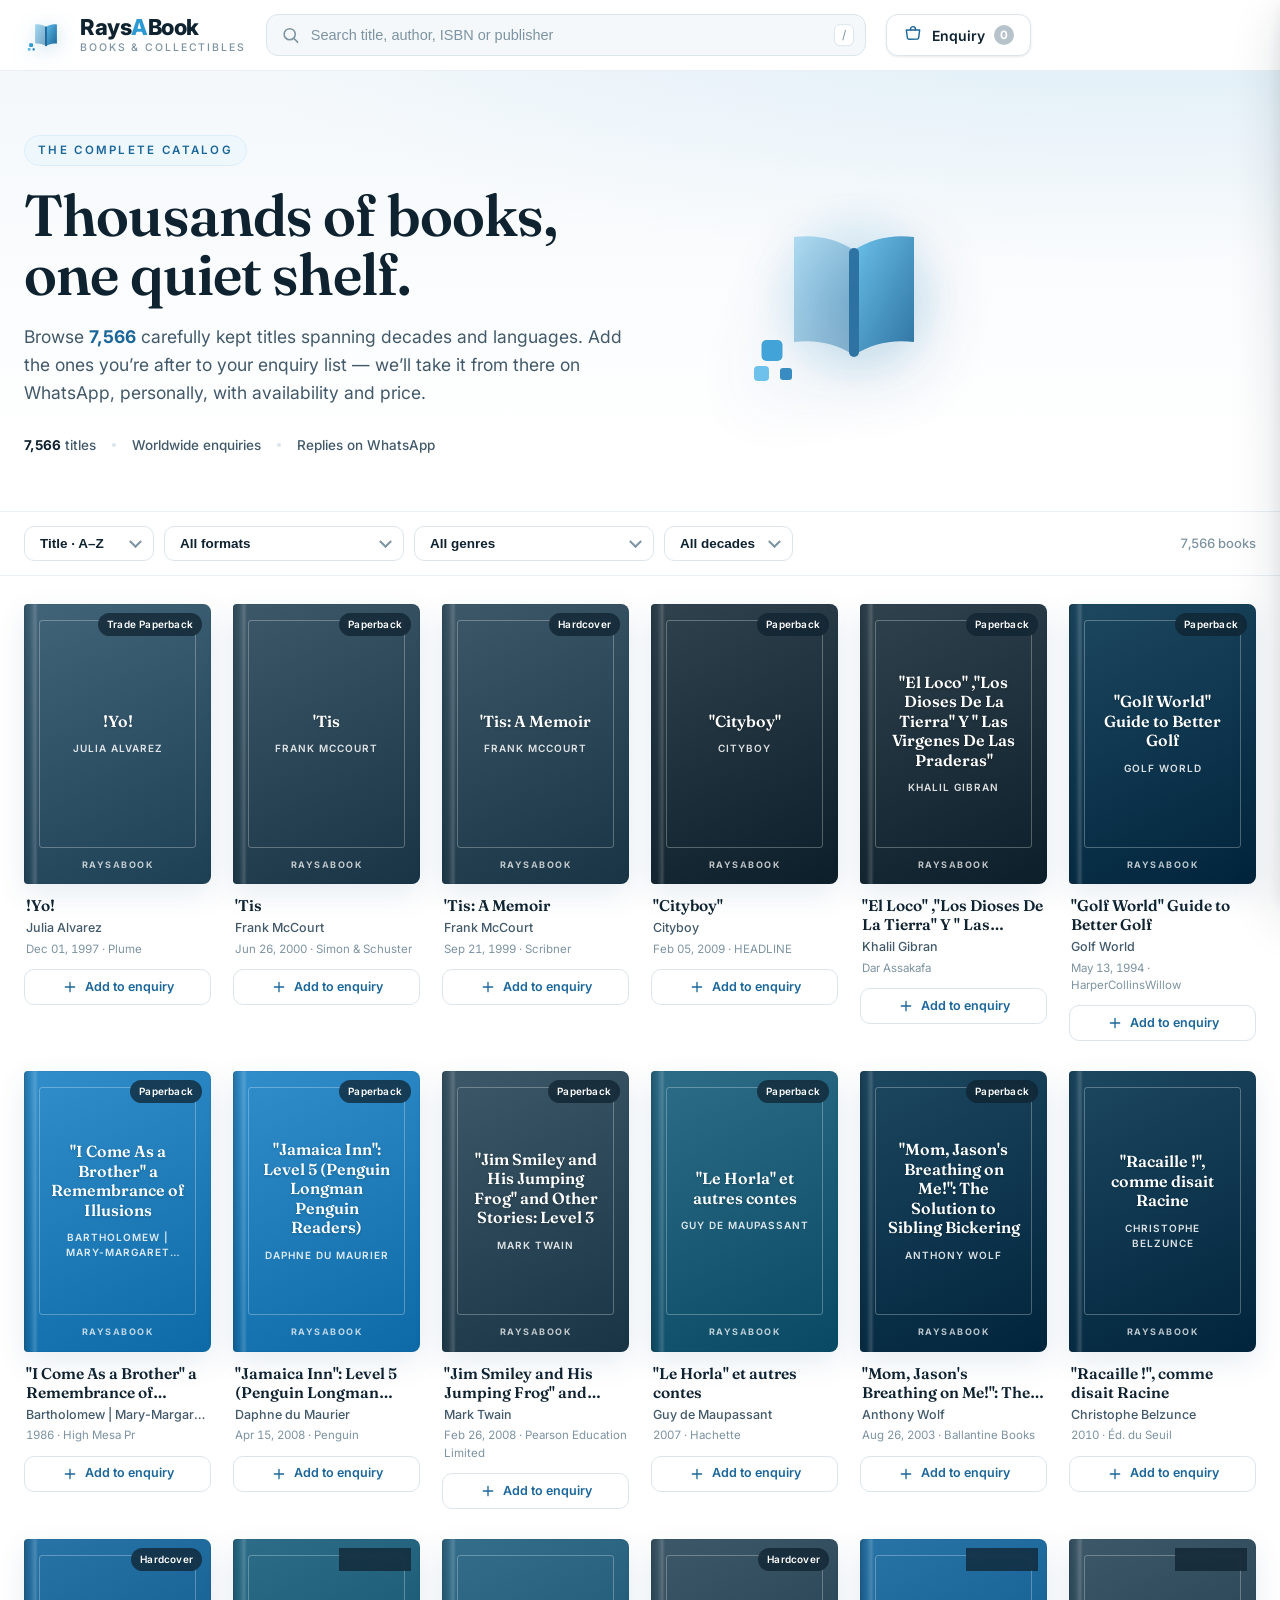
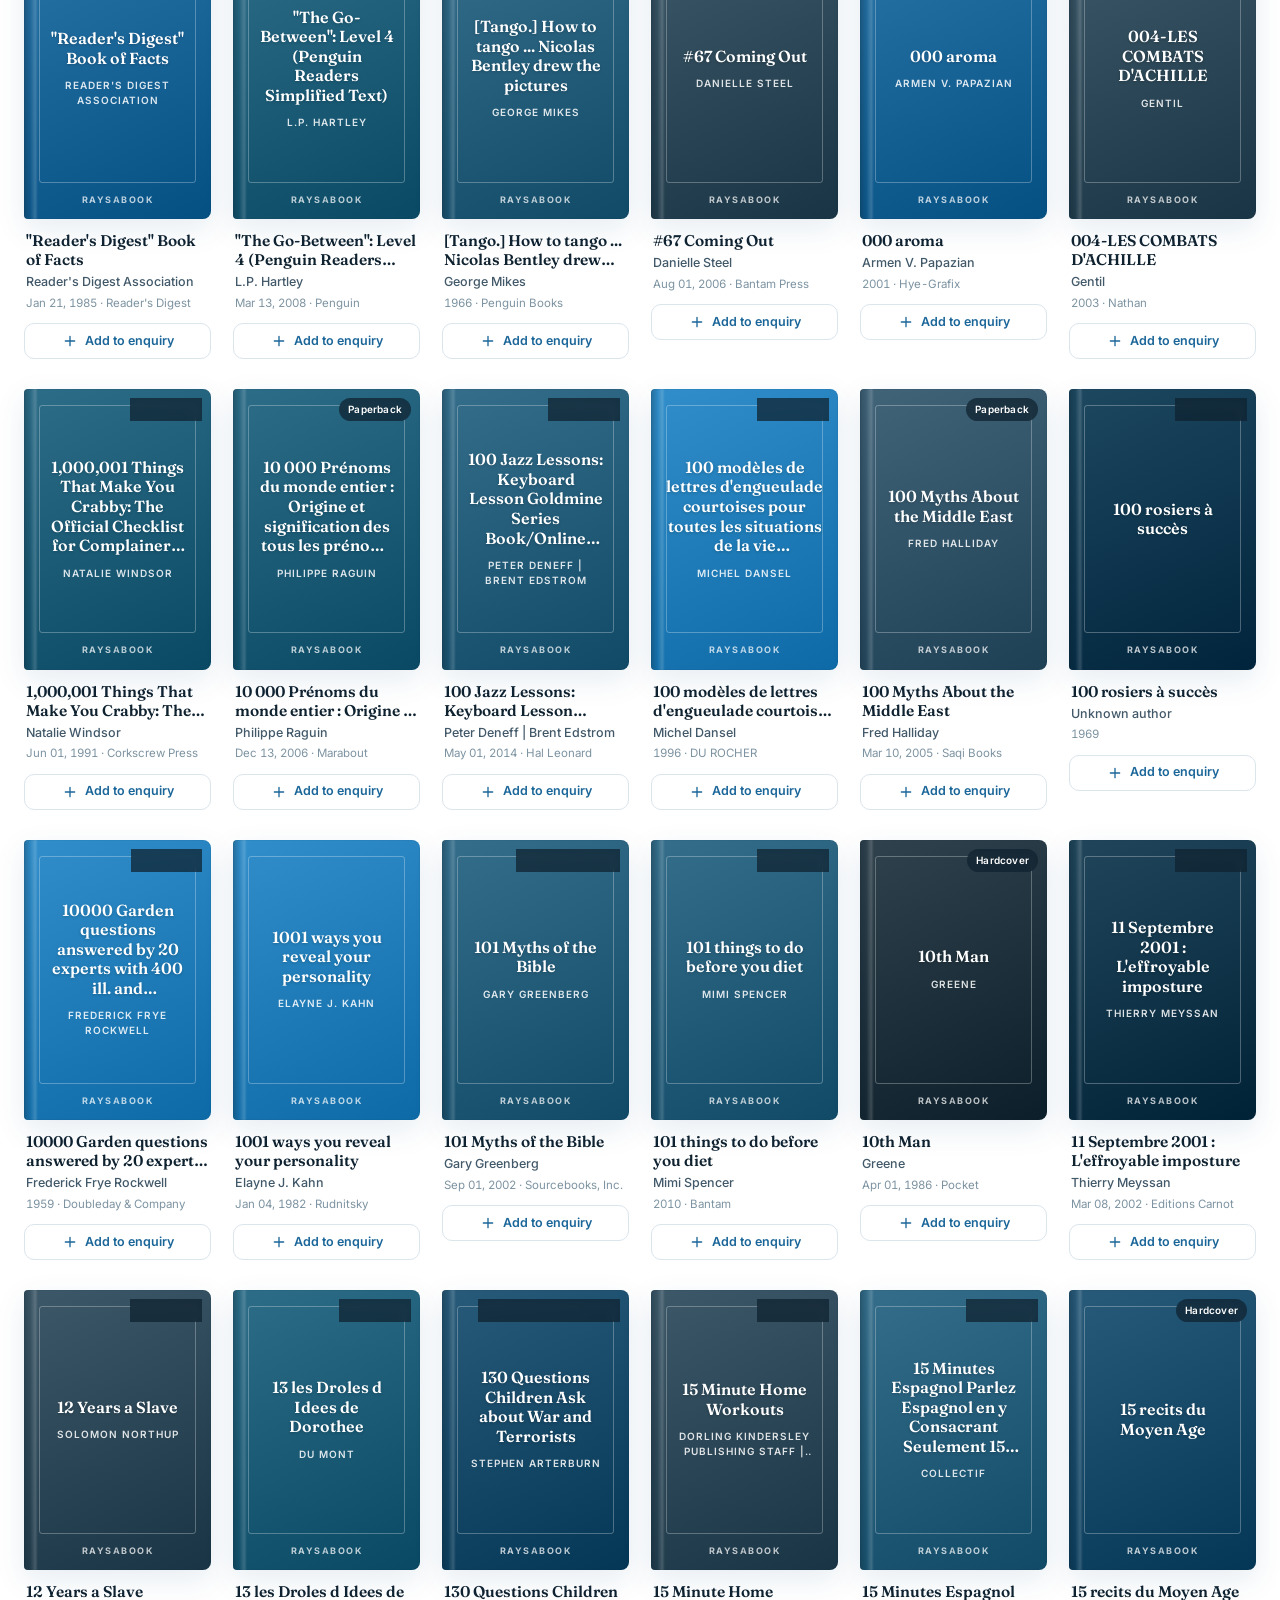
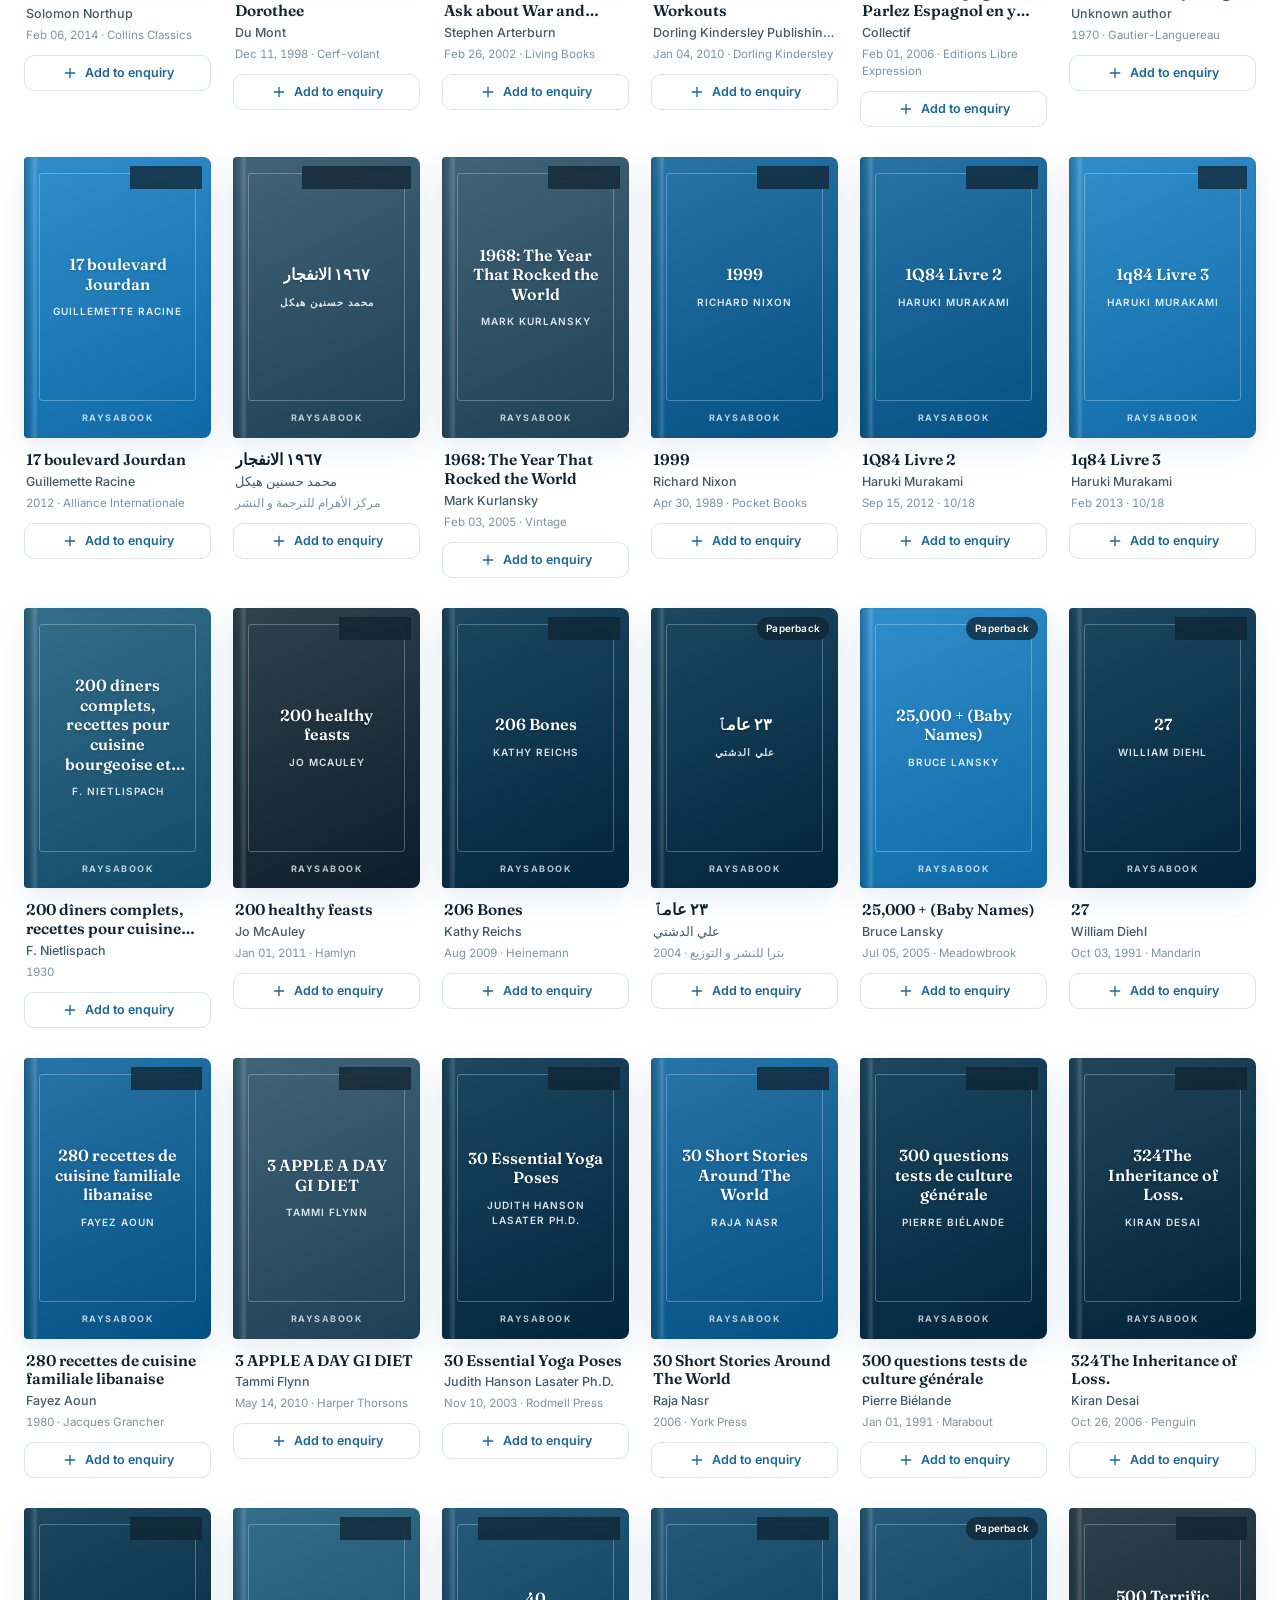
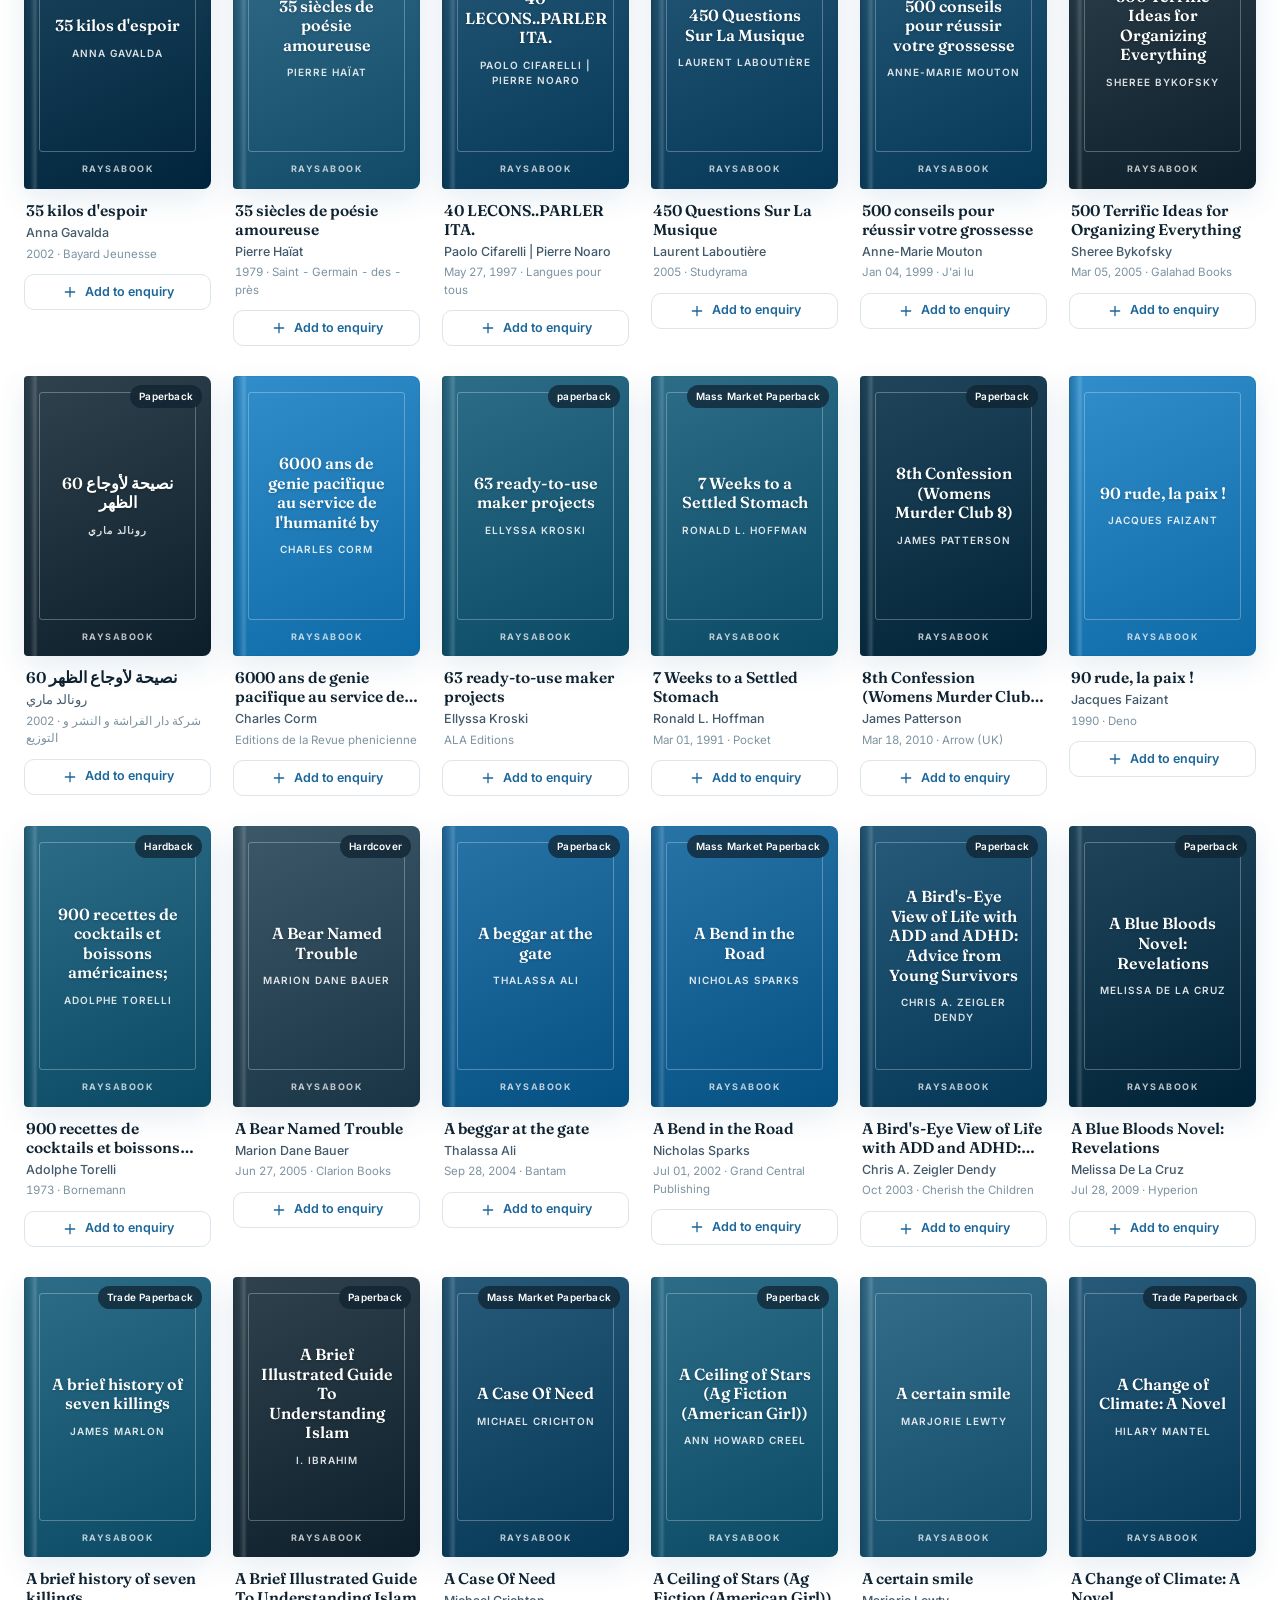
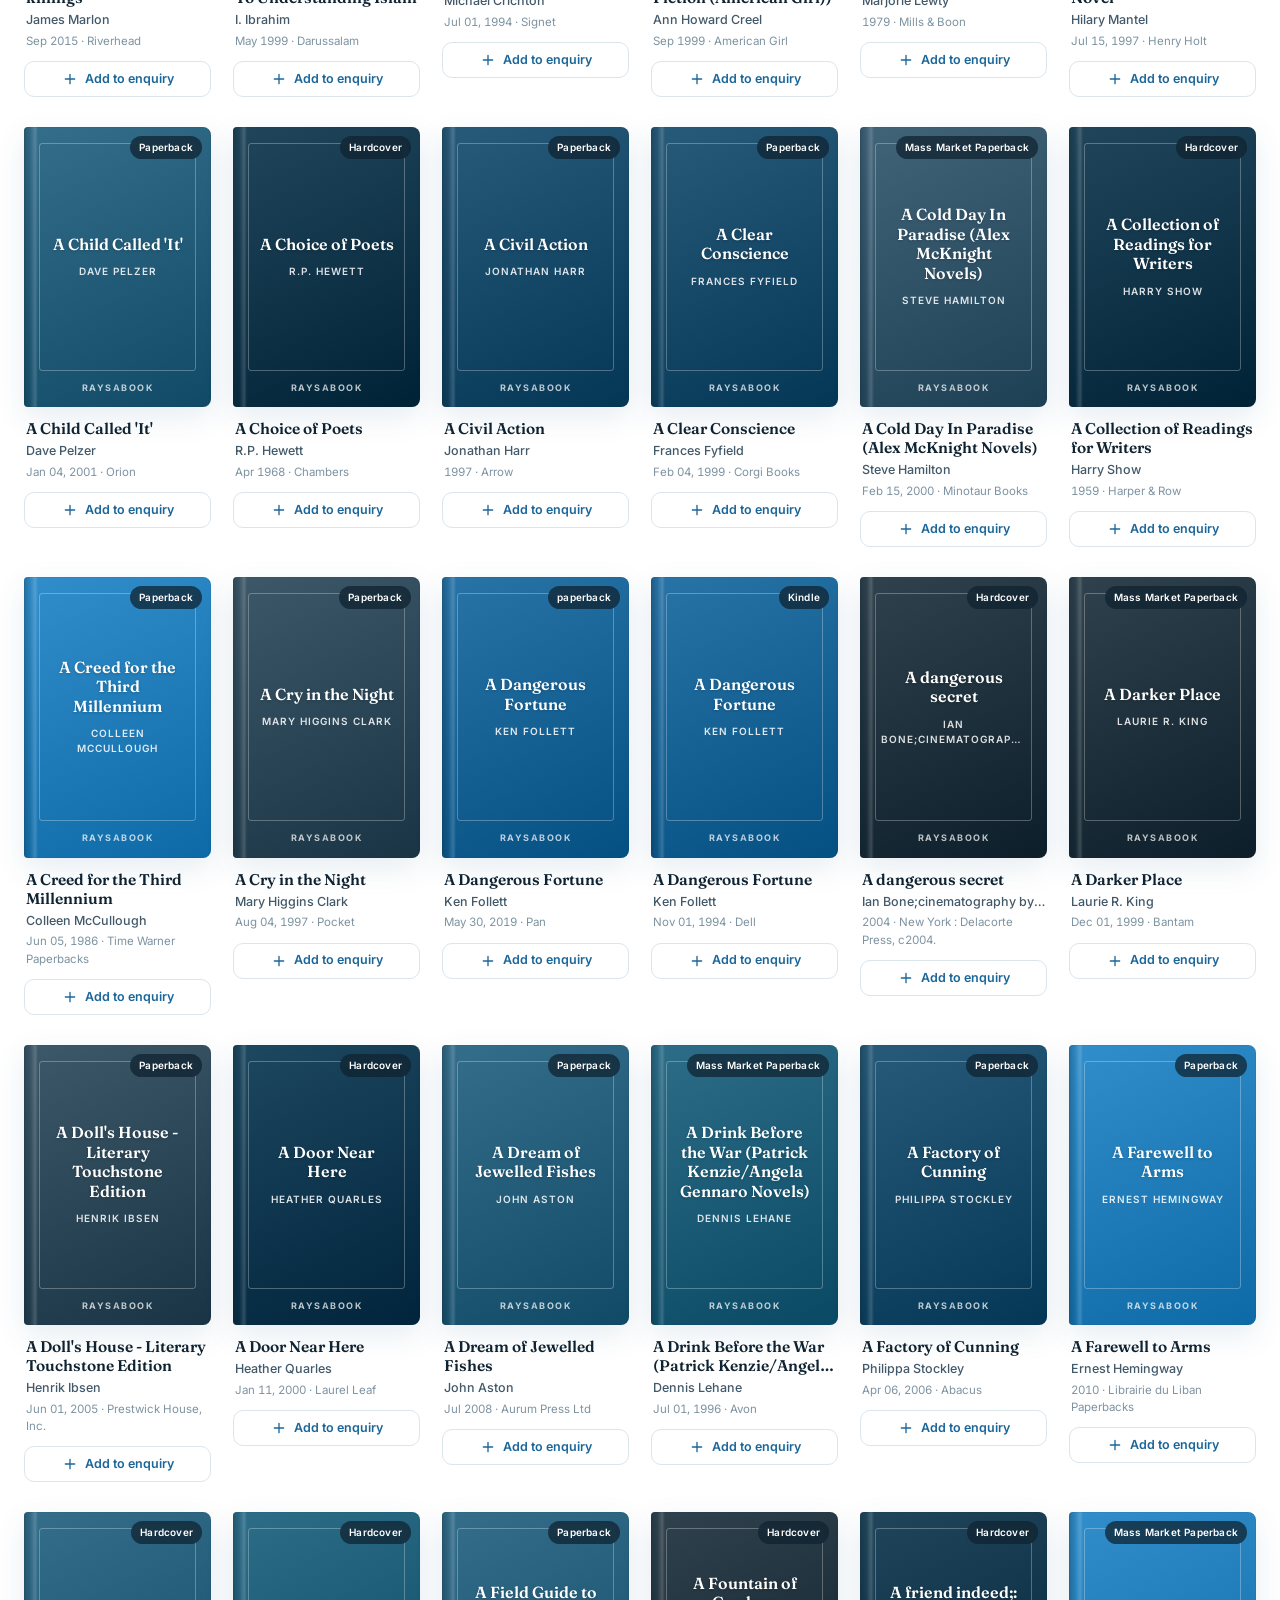
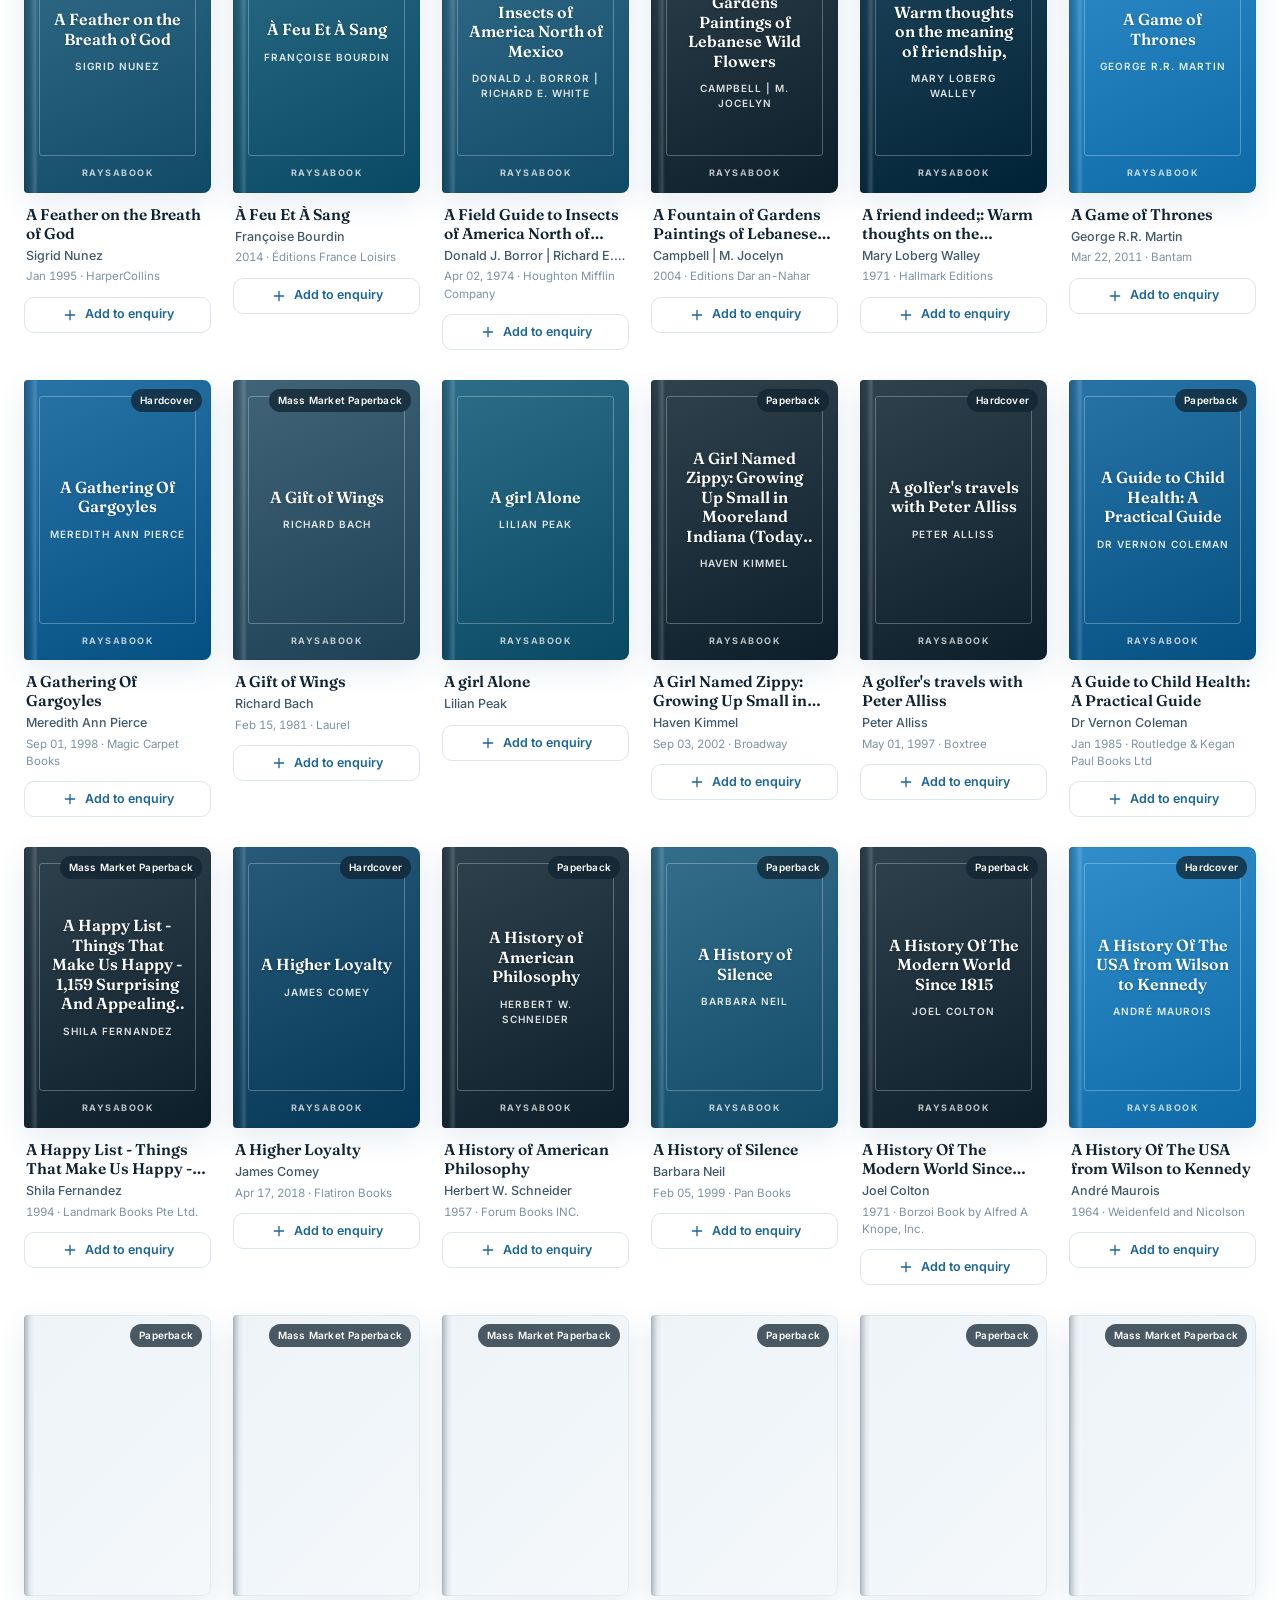
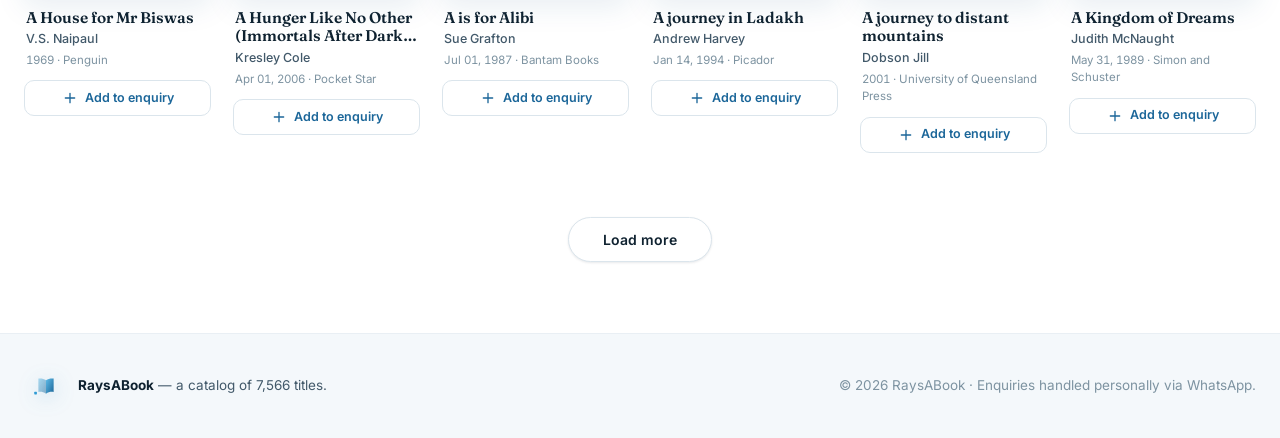
==== site/index.html @ 771a743d "RaysABook storefront: catalog of 7,566 books with WhatsApp enquiry cart Static site (HTML/CSS/vanill" ====
<!DOCTYPE html>
<html lang="en">
<head>
  <meta charset="UTF-8">
  <meta name="viewport" content="width=device-width, initial-scale=1.0">
  <title>RaysABook — Books &amp; Collectibles</title>
  <meta name="description" content="Browse the full RaysABook collection — thousands of titles. Add books to your enquiry list and ask about availability and price on WhatsApp.">
  <meta name="theme-color" content="#2E9AD4">

  <!-- icons & PWA -->
  <link rel="icon" href="favicon.svg" type="image/svg+xml">
  <link rel="apple-touch-icon" href="favicon.svg">
  <link rel="manifest" href="manifest.webmanifest">

  <!-- social share preview (Open Graph / Twitter) -->
  <!-- NOTE: if you TRANSFER the repo to a new owner, update og:url / og:image / canonical
       below to the new <owner>.github.io/raysabook address (or a custom domain). -->
  <link rel="canonical" href="https://youssefhage.github.io/raysabook/">
  <meta property="og:type" content="website">
  <meta property="og:site_name" content="RaysABook">
  <meta property="og:url" content="https://youssefhage.github.io/raysabook/">
  <meta property="og:title" content="RaysABook — Books &amp; Collectibles">
  <meta property="og:description" content="Thousands of books, one quiet shelf. Browse the catalog and send your enquiry on WhatsApp.">
  <meta property="og:image" content="https://youssefhage.github.io/raysabook/og.png">
  <meta property="og:image:width" content="1200">
  <meta property="og:image:height" content="630">
  <meta name="twitter:card" content="summary_large_image">
  <meta name="twitter:title" content="RaysABook — Books &amp; Collectibles">
  <meta name="twitter:description" content="Thousands of books, one quiet shelf. Browse the catalog and enquire on WhatsApp.">
  <meta name="twitter:image" content="https://youssefhage.github.io/raysabook/og.png">
  <link rel="preconnect" href="https://fonts.googleapis.com">
  <link rel="preconnect" href="https://fonts.gstatic.com" crossorigin>
  <link href="https://fonts.googleapis.com/css2?family=Fraunces:opsz,wght@9..144,400;9..144,500;9..144,600;9..144,700&family=Inter:wght@400;450;500;600;700&display=swap" rel="stylesheet">
  <link rel="preconnect" href="https://clzbooks.r.sizr.io">
  <link rel="stylesheet" href="styles.css?v=2">

  <!-- shared SVG defs (logo gradient) -->
  <svg width="0" height="0" style="position:absolute" aria-hidden="true"><defs>
    <linearGradient id="rbGrad" x1="0" y1="0" x2="1" y2="1">
      <stop offset="0" stop-color="#5EBBE8"/><stop offset="1" stop-color="#1B6699"/>
    </linearGradient>
  </defs></svg>
</head>
<body>

<header class="site">
  <div class="bar">
    <a class="brand" href="#" onclick="window.scrollTo({top:0,behavior:'smooth'});return false;" aria-label="RaysABook home">
      <span class="logo-mark" aria-hidden="true">
        <svg viewBox="0 0 44 44" width="40" height="40">
          <!-- right page -->
          <path d="M22 13c3.4-2.2 7.6-3.2 12-2.6v21c-4.4-.6-8.6.4-12 2.6V13z" fill="url(#rbGrad)"/>
          <!-- left page (lighter) -->
          <path d="M22 13C18.6 10.8 14.4 9.8 10 10.4v21c4.4-.6 8.6.4 12 2.6V13z" fill="url(#rbGrad)" opacity=".55"/>
          <!-- spine -->
          <rect x="21" y="12.6" width="2" height="21.8" rx="1" fill="#1B6699"/>
          <!-- trailing pixels -->
          <rect x="3.5" y="31" width="4.2" height="4.2" rx="1" fill="#2E9AD4"/>
          <rect x="2" y="36.2" width="3" height="3" rx=".8" fill="#5EBBE8"/>
          <rect x="7.2" y="36.6" width="2.4" height="2.4" rx=".6" fill="#2380BC"/>
        </svg>
      </span>
      <span class="nm"><b>Rays<i>A</i>Book</b><span>Books &amp; Collectibles</span></span>
    </a>

    <div class="searchwrap">
      <svg class="ic" viewBox="0 0 24 24" width="19" height="19" fill="none" stroke="currentColor" stroke-width="2" stroke-linecap="round"><circle cx="11" cy="11" r="7"/><path d="M21 21l-4.3-4.3"/></svg>
      <input id="search" type="search" placeholder="Search title, author, ISBN or publisher" autocomplete="off">
      <button class="clr" title="Clear" aria-label="Clear search">
        <svg viewBox="0 0 24 24" width="16" height="16" fill="none" stroke="currentColor" stroke-width="2" stroke-linecap="round"><path d="M6 6l12 12M18 6L6 18"/></svg>
      </button>
      <kbd class="slash">/</kbd>
    </div>

    <button class="cartbtn" id="cartOpen" aria-label="Open enquiry list">
      <svg viewBox="0 0 24 24" width="20" height="20" fill="none" stroke="currentColor" stroke-width="1.7" stroke-linecap="round" stroke-linejoin="round"><path d="M4 6h16l-1.2 9.2a2 2 0 0 1-2 1.8H7.2a2 2 0 0 1-2-1.8L4 6z"/><path d="M9 6V5a3 3 0 0 1 6 0v1"/></svg>
      <span class="lbl">Enquiry</span>
      <span class="count zero" id="cartCount">0</span>
    </button>
  </div>
</header>

<section class="hero">
  <div class="hero-in">
    <div class="hero-copy">
      <span class="eyebrow">The complete catalog</span>
      <h1>Thousands of books,<br>one quiet shelf.</h1>
      <p>Browse <b id="statTotal">…</b> carefully kept titles spanning decades and languages. Add the ones you’re after to your enquiry list — we’ll take it from there on WhatsApp, personally, with availability and price.</p>
      <div class="hero-meta">
        <span><b id="statTotal2"></b> titles</span>
        <i></i>
        <span>Worldwide enquiries</span>
        <i></i>
        <span>Replies on WhatsApp</span>
      </div>
    </div>
    <div class="hero-art" aria-hidden="true">
      <span class="ha-glow"></span>
      <svg viewBox="0 0 44 44" width="220" height="220" class="ha-mark">
        <path d="M22 13c3.4-2.2 7.6-3.2 12-2.6v21c-4.4-.6-8.6.4-12 2.6V13z" fill="url(#rbGrad)"/>
        <path d="M22 13C18.6 10.8 14.4 9.8 10 10.4v21c4.4-.6 8.6.4 12 2.6V13z" fill="url(#rbGrad)" opacity=".5"/>
        <rect x="21" y="12.6" width="2" height="21.8" rx="1" fill="#1B6699"/>
        <rect x="3.5" y="31" width="4.2" height="4.2" rx="1" fill="#2E9AD4"/>
        <rect x="2" y="36.2" width="3" height="3" rx=".8" fill="#5EBBE8"/>
        <rect x="7.2" y="36.6" width="2.4" height="2.4" rx=".6" fill="#2380BC"/>
      </svg>
    </div>
  </div>
</section>

<div class="toolbar-wrap">
  <div class="toolbar">
    <div class="selctl"><select id="fSort">
      <option value="title">Title · A–Z</option>
      <option value="author">Author</option>
      <option value="year_desc">Newest first</option>
      <option value="year_asc">Oldest first</option>
    </select></div>
    <div class="selctl"><select id="fFormat"><option value="">All formats</option></select></div>
    <div class="selctl"><select id="fGenre"><option value="">All genres</option></select></div>
    <div class="selctl"><select id="fDecade"><option value="">All decades</option></select></div>
    <div class="spacer"></div>
    <div class="resultcount" id="resultCount"></div>
  </div>
  <div class="chips" id="chips"></div>
</div>

<main class="grid" id="grid"></main>
<button class="morebtn" id="more" style="display:none">Load more</button>
<div class="sentinel" id="sentinel"></div>
<div class="empty" id="empty" style="display:none">
  <div class="big">Nothing matches that search</div>
  <div>Try a different keyword, or clear the filters above.</div>
</div>

<footer class="site">
  <div class="fin">
    <div class="fcol">
      <span class="logo-mark sm" aria-hidden="true">
        <svg viewBox="0 0 44 44" width="28" height="28">
          <path d="M22 13c3.4-2.2 7.6-3.2 12-2.6v21c-4.4-.6-8.6.4-12 2.6V13z" fill="url(#rbGrad)"/>
          <path d="M22 13C18.6 10.8 14.4 9.8 10 10.4v21c4.4-.6 8.6.4 12 2.6V13z" fill="url(#rbGrad)" opacity=".5"/>
          <rect x="3.5" y="31" width="4.2" height="4.2" rx="1" fill="#2E9AD4"/>
        </svg>
      </span>
      <span><b>RaysABook</b> — a catalog of <span id="statTotal3"></span> titles.</span>
    </div>
    <span class="muted">© <span id="yearNow"></span> RaysABook · Enquiries handled personally via WhatsApp.</span>
  </div>
</footer>

<!-- Cart drawer -->
<div class="scrim" id="scrim"></div>
<aside class="drawer" id="drawer" aria-label="Enquiry list">
  <div class="dh">
    <h2 id="cartTitle">Enquiry</h2>
    <button class="x" id="cartClose" title="Close" aria-label="Close">
      <svg viewBox="0 0 24 24" width="20" height="20" fill="none" stroke="currentColor" stroke-width="2" stroke-linecap="round"><path d="M6 6l12 12M18 6L6 18"/></svg>
    </button>
  </div>
  <div class="ditems" id="ditems"></div>
  <div class="dfoot">
    <p class="note">No online payment. This opens WhatsApp with your list so we can confirm availability &amp; price.</p>
    <button class="wa" id="waBtn">
      <svg viewBox="0 0 24 24" width="22" height="22" fill="currentColor" aria-hidden="true"><path d="M12.04 2C6.58 2 2.13 6.45 2.13 11.91c0 1.75.46 3.45 1.32 4.95L2 22l5.25-1.38c1.45.79 3.08 1.21 4.79 1.21h.01c5.46 0 9.91-4.45 9.91-9.91 0-2.65-1.03-5.14-2.91-7.01A9.82 9.82 0 0 0 12.04 2zm0 1.67c2.2 0 4.27.86 5.82 2.42a8.19 8.19 0 0 1 2.41 5.82c0 4.54-3.7 8.24-8.24 8.24-1.48 0-2.93-.4-4.19-1.15l-.3-.18-3.12.82.83-3.04-.2-.31a8.18 8.18 0 0 1-1.26-4.38c0-4.54 3.7-8.24 8.24-8.24zm4.71 10.13c-.26-.13-1.51-.74-1.74-.83-.23-.08-.4-.13-.57.13-.17.26-.65.83-.8 1-.15.17-.29.19-.54.06-.26-.13-1.08-.4-2.06-1.27-.76-.68-1.27-1.52-1.42-1.78-.15-.26-.02-.4.11-.53.12-.12.26-.31.39-.46.13-.15.17-.26.26-.43.09-.17.04-.32-.02-.45-.06-.13-.57-1.38-.78-1.89-.21-.5-.42-.43-.57-.44-.15-.01-.32-.01-.49-.01-.17 0-.45.06-.68.32-.23.26-.89.87-.89 2.12 0 1.25.91 2.46 1.04 2.63.13.17 1.79 2.74 4.34 3.84.61.26 1.08.42 1.45.54.61.19 1.16.16 1.6.1.49-.07 1.51-.62 1.72-1.21.21-.6.21-1.11.15-1.21-.06-.11-.23-.17-.49-.3z"/></svg>
      Send enquiry on WhatsApp
    </button>
    <button class="clear" id="clearCart">Clear list</button>
  </div>
</aside>

<!-- Detail modal -->
<div class="modal" id="modal">
  <div class="mbox">
    <button class="mclose" id="mClose" aria-label="Close">
      <svg viewBox="0 0 24 24" width="18" height="18" fill="none" stroke="currentColor" stroke-width="2" stroke-linecap="round"><path d="M6 6l12 12M18 6L6 18"/></svg>
    </button>
    <div class="mcover" id="mCover"></div>
    <div class="mbody">
      <h3 id="mTitle"></h3>
      <div class="by" id="mBy"></div>
      <dl id="mMeta"></dl>
      <button class="add add-lg" id="mAdd">Add to enquiry</button>
    </div>
  </div>
</div>

<div class="toast" id="toast"></div>

<script src="books.js?v=1"></script>
<script src="app.js?v=2"></script>
</body>
</html>
---- site/styles.css ----
/* ============================================================
   RaysABook — premium storefront design system
   ============================================================ */
:root{
  /* brand (from logo) */
  --brand:#2E9AD4;
  --brand-600:#2380BC;
  --brand-700:#1B6699;
  --brand-300:#6FC0EA;
  --brand-50:#eef7fc;
  --brand-100:#dceefa;

  /* neutrals — cool, not warm */
  --ink:#0f2230;          /* near-black, cool */
  --ink-2:#42596a;        /* secondary text */
  --ink-3:#7d93a1;        /* muted */
  --bg:#ffffff;
  --bg-2:#f4f8fb;         /* cool panel */
  --bg-3:#eef3f7;
  --line:#e9eff4;         /* hairline */
  --line-2:#dbe5ec;

  --wa:#25D366;

  /* elevation — soft, layered, low-opacity */
  --sh-1:0 1px 2px rgba(15,34,48,.04), 0 1px 3px rgba(15,34,48,.06);
  --sh-2:0 4px 14px rgba(15,34,48,.07), 0 1px 3px rgba(15,34,48,.05);
  --sh-3:0 18px 48px rgba(15,34,48,.14), 0 6px 16px rgba(15,34,48,.08);
  --sh-card:0 10px 30px rgba(20,80,130,.10);

  --r:16px;
  --r-sm:11px;
  --maxw:1320px;
  --display:"Fraunces",Georgia,serif;
  --sans:"Inter",-apple-system,BlinkMacSystemFont,"Segoe UI",sans-serif;
}
*{box-sizing:border-box}
html{scroll-behavior:smooth}
body{
  margin:0;font-family:var(--sans);color:var(--ink);background:var(--bg);
  line-height:1.5;-webkit-font-smoothing:antialiased;text-rendering:optimizeLegibility;
}
a{color:inherit;text-decoration:none}
button{font-family:inherit;cursor:pointer;color:inherit}
img{display:block}
::selection{background:var(--brand-100);color:var(--brand-700)}
:focus-visible{outline:2px solid var(--brand);outline-offset:2px;border-radius:6px}

/* ---------- Header ---------- */
header.site{
  position:sticky;top:0;z-index:40;
  background:rgba(255,255,255,.82);
  backdrop-filter:saturate(160%) blur(14px);
  -webkit-backdrop-filter:saturate(160%) blur(14px);
  border-bottom:1px solid var(--line);
}
.bar{max-width:var(--maxw);margin:0 auto;padding:13px 24px;display:flex;align-items:center;gap:20px}
.brand{display:flex;align-items:center;gap:12px;flex:0 0 auto}
.logo-mark{display:grid;place-items:center;width:44px;height:44px;flex:0 0 auto}
.logo-mark svg{filter:drop-shadow(0 4px 10px rgba(35,128,188,.28))}
.nm{display:flex;flex-direction:column;line-height:1}
.nm b{font-weight:800;font-size:22px;letter-spacing:-.02em;color:var(--ink)}
.nm b i{font-style:normal;color:var(--brand)}
.nm>span{font-size:10.5px;color:var(--ink-3);letter-spacing:.18em;text-transform:uppercase;margin-top:5px;font-weight:500}

.searchwrap{flex:1 1 auto;position:relative;max-width:600px}
.searchwrap input{
  width:100%;border:1px solid var(--line-2);background:var(--bg-2);
  border-radius:12px;padding:12px 86px 12px 44px;font-size:14.5px;color:var(--ink);
  outline:none;transition:border-color .16s,box-shadow .16s,background .16s;
}
.searchwrap input::placeholder{color:var(--ink-3)}
.searchwrap input:focus{border-color:var(--brand);background:#fff;box-shadow:0 0 0 4px rgba(46,154,212,.13)}
.searchwrap .ic{position:absolute;left:15px;top:50%;transform:translateY(-50%);color:var(--ink-3);pointer-events:none}
.searchwrap .clr{position:absolute;right:42px;top:50%;transform:translateY(-50%);border:0;background:transparent;color:var(--ink-3);padding:6px;border-radius:8px;display:none;line-height:0}
.searchwrap .clr:hover{background:var(--bg-3);color:var(--ink)}
.searchwrap .slash{position:absolute;right:12px;top:50%;transform:translateY(-50%);font-family:var(--sans);font-size:12px;color:var(--ink-3);background:#fff;border:1px solid var(--line-2);border-radius:6px;padding:2px 7px;line-height:1.3}

.cartbtn{
  flex:0 0 auto;position:relative;border:1px solid var(--line-2);background:#fff;color:var(--ink);
  border-radius:12px;padding:10px 16px;display:flex;align-items:center;gap:9px;font-weight:600;font-size:14px;
  box-shadow:var(--sh-1);transition:transform .14s,box-shadow .14s,border-color .14s;
}
.cartbtn:hover{transform:translateY(-1px);box-shadow:var(--sh-2);border-color:var(--brand-300)}
.cartbtn svg{color:var(--brand-700)}
.cartbtn .count{
  background:var(--brand);color:#fff;font-size:11.5px;font-weight:700;min-width:20px;height:20px;
  border-radius:999px;display:grid;place-items:center;padding:0 6px;box-shadow:0 2px 6px rgba(46,154,212,.4)
}
.cartbtn .count.zero{background:var(--ink-3);box-shadow:none;opacity:.55}

/* ---------- Hero ---------- */
.hero{position:relative;overflow:hidden;border-bottom:1px solid var(--line);
  background:
    radial-gradient(120% 90% at 88% -10%, rgba(46,154,212,.10), transparent 60%),
    linear-gradient(180deg,var(--bg-2),#fff 86%);
}
.hero-in{max-width:var(--maxw);margin:0 auto;padding:64px 24px 56px;display:flex;align-items:center;gap:40px}
.hero-copy{flex:1 1 auto;max-width:660px}
.eyebrow{display:inline-block;font-size:11.5px;letter-spacing:.2em;text-transform:uppercase;font-weight:600;
  color:var(--brand-700);background:var(--brand-50);border:1px solid var(--brand-100);
  padding:6px 13px;border-radius:999px;margin-bottom:20px}
.hero h1{font-family:var(--display);font-weight:600;font-size:clamp(34px,5.2vw,58px);line-height:1.02;
  letter-spacing:-.015em;margin:0 0 18px;color:var(--ink)}
.hero p{margin:0;color:var(--ink-2);font-size:clamp(15px,1.5vw,17.5px);max-width:600px;line-height:1.6}
.hero p b{color:var(--brand-700);font-weight:700}
.hero-meta{display:flex;align-items:center;gap:16px;margin-top:28px;flex-wrap:wrap;
  font-size:13.5px;color:var(--ink-2);font-weight:500}
.hero-meta b{color:var(--ink);font-weight:700}
.hero-meta i{width:4px;height:4px;border-radius:50%;background:var(--line-2);display:inline-block}
.hero-art{flex:0 0 auto;position:relative;width:260px;height:260px;display:grid;place-items:center}
.hero-art .ha-glow{position:absolute;inset:10% ;border-radius:50%;
  background:radial-gradient(circle,rgba(46,154,212,.22),transparent 65%);filter:blur(8px)}
.hero-art .ha-mark{position:relative;opacity:.9;filter:drop-shadow(0 20px 40px rgba(27,102,153,.28))}

/* ---------- Toolbar ---------- */
.toolbar-wrap{position:sticky;top:71px;z-index:30;background:rgba(255,255,255,.86);
  backdrop-filter:blur(10px);-webkit-backdrop-filter:blur(10px);border-bottom:1px solid var(--line)}
.toolbar{max-width:var(--maxw);margin:0 auto;padding:14px 24px;display:flex;flex-wrap:wrap;gap:10px;align-items:center}
.selctl{position:relative}
.selctl select{
  appearance:none;-webkit-appearance:none;border:1px solid var(--line-2);background:#fff;
  padding:9px 36px 9px 15px;border-radius:10px;font-size:13.5px;font-weight:600;color:var(--ink);cursor:pointer;
  transition:border-color .14s,box-shadow .14s;max-width:240px;
}
.selctl select:hover{border-color:var(--brand-300)}
.selctl select:focus{outline:none;border-color:var(--brand);box-shadow:0 0 0 3px rgba(46,154,212,.13)}
.selctl::after{content:"";position:absolute;right:14px;top:50%;width:7px;height:7px;border-right:2px solid var(--ink-3);
  border-bottom:2px solid var(--ink-3);transform:translateY(-65%) rotate(45deg);pointer-events:none}
.toolbar .spacer{flex:1 1 auto}
.toolbar .resultcount{font-size:13px;color:var(--ink-3);white-space:nowrap;font-weight:500;font-variant-numeric:tabular-nums}
.chips{max-width:var(--maxw);margin:0 auto;padding:0 24px 12px;display:flex;flex-wrap:wrap;gap:8px}
.chips:empty{display:none}
.chip{border:1px solid var(--brand-100);color:var(--brand-700);background:var(--brand-50);
  padding:6px 8px 6px 13px;border-radius:999px;font-size:12.5px;font-weight:600;display:inline-flex;align-items:center;gap:6px}
.chip button{border:0;background:transparent;color:var(--brand-600);font-size:16px;line-height:.6;padding:0 2px;border-radius:50%}
.chip button:hover{color:var(--brand-700)}

/* ---------- Grid & cards ---------- */
.grid{max-width:var(--maxw);margin:28px auto 64px;padding:0 24px;
  display:grid;gap:30px 22px;grid-template-columns:repeat(auto-fill,minmax(178px,1fr))}
.card{position:relative;display:flex;flex-direction:column;cursor:pointer}
.cover{
  position:relative;aspect-ratio:2/3;border-radius:4px 8px 8px 4px;overflow:hidden;
  background:linear-gradient(135deg,var(--bg-3),var(--bg-2));
  box-shadow:var(--sh-card);transition:transform .26s cubic-bezier(.2,.7,.3,1),box-shadow .26s;
}
.card:hover .cover{transform:translateY(-7px);box-shadow:0 22px 44px rgba(20,80,130,.22)}
.cover img{width:100%;height:100%;object-fit:cover;transition:transform .5s cubic-bezier(.2,.7,.3,1)}
.card:hover .cover img{transform:scale(1.05)}
/* fake book 3D: spine shadow on the left edge + page highlight */
.cover::before{content:"";position:absolute;left:0;top:0;bottom:0;width:14px;z-index:2;pointer-events:none;
  background:linear-gradient(90deg,rgba(8,28,40,.28),rgba(8,28,40,.05) 45%,rgba(255,255,255,.16) 80%,rgba(255,255,255,0))}
.cover::after{content:"";position:absolute;inset:0;z-index:2;pointer-events:none;border-radius:inherit;
  box-shadow:inset 0 0 0 1px rgba(15,34,48,.06)}
.cover .sheen{position:absolute;inset:0;z-index:3;pointer-events:none;opacity:0;transition:opacity .4s;
  background:linear-gradient(105deg,transparent 30%,rgba(255,255,255,.35) 48%,transparent 62%);
  transform:translateX(-30%)}
.card:hover .cover .sheen{opacity:1;animation:sweep .9s ease}
@keyframes sweep{from{transform:translateX(-60%)}to{transform:translateX(60%)}}
.cover .fmt{position:absolute;top:9px;right:9px;z-index:4;background:rgba(15,34,48,.74);color:#fff;font-size:10px;
  font-weight:600;letter-spacing:.02em;padding:4px 9px;border-radius:999px;backdrop-filter:blur(3px)}

.meta{padding:13px 2px 0;display:flex;flex-direction:column;gap:3px}
.meta .t{font-family:var(--display);font-weight:600;font-size:15.5px;line-height:1.22;color:var(--ink);
  display:-webkit-box;-webkit-line-clamp:2;-webkit-box-orient:vertical;overflow:hidden}
.meta .a{font-size:12.5px;color:var(--ink-2);font-weight:500;
  display:-webkit-box;-webkit-line-clamp:1;-webkit-box-orient:vertical;overflow:hidden}
.meta .sub{font-size:11.5px;color:var(--ink-3);font-variant-numeric:tabular-nums}

.add{margin-top:11px;display:flex;align-items:center;justify-content:center;gap:7px;
  border:1px solid var(--line-2);background:#fff;color:var(--brand-700);font-weight:600;font-size:12.5px;
  border-radius:10px;padding:9px 10px;transition:background .15s,border-color .15s,color .15s;line-height:1}
.add svg{display:block}
.add .ai{display:inline-flex}.add .ai.in{display:none}
.add.in .ai{display:none}.add.in .ai.in{display:inline-flex}
.add:hover{border-color:var(--brand);background:var(--brand-50)}
.add.in{background:var(--brand);border-color:var(--brand);color:#fff}
.add.in:hover{background:var(--brand-700);border-color:var(--brand-700)}
.add-lg{font-size:14.5px;padding:13px 18px;border-radius:12px;width:100%;margin-top:4px}

/* ---------- Spine fallback (premium publisher-cover look) ---------- */
.spine{position:relative;width:100%;height:100%;display:flex;flex-direction:column;justify-content:space-between;
  padding:16px 15px 13px;color:#fff;overflow:hidden}
.spine .spine-frame{flex:1 1 auto;display:flex;flex-direction:column;justify-content:center;align-items:center;
  text-align:center;border:1px solid rgba(255,255,255,.28);border-radius:3px;padding:14px 10px;margin-bottom:10px}
.spine .st{font-family:var(--display);font-weight:600;font-size:16px;line-height:1.22;
  display:-webkit-box;-webkit-line-clamp:5;-webkit-box-orient:vertical;overflow:hidden;text-shadow:0 1px 3px rgba(0,0,0,.22)}
.spine .sa{margin-top:10px;font-size:10px;text-transform:uppercase;letter-spacing:.1em;opacity:.85;font-weight:600;
  display:-webkit-box;-webkit-line-clamp:2;-webkit-box-orient:vertical;overflow:hidden}
.spine .spine-brand{text-align:center;font-size:9px;letter-spacing:.16em;font-weight:700;opacity:.72;text-transform:uppercase}
.spine .spine-brand span{opacity:.9}

.morebtn{display:block;margin:0 auto 70px;border:1px solid var(--line-2);background:#fff;border-radius:999px;
  padding:13px 34px;font-weight:600;font-size:14px;color:var(--ink);box-shadow:var(--sh-1);transition:.14s}
.morebtn:hover{border-color:var(--brand-300);box-shadow:var(--sh-2);transform:translateY(-1px)}
.sentinel{height:1px}
.empty{max-width:520px;margin:60px auto 90px;text-align:center;color:var(--ink-3)}
.empty .big{font-family:var(--display);font-size:24px;color:var(--ink);margin-bottom:8px;font-weight:600}

/* ---------- Footer ---------- */
footer.site{border-top:1px solid var(--line);background:var(--bg-2)}
.fin{max-width:var(--maxw);margin:0 auto;padding:30px 24px;display:flex;flex-wrap:wrap;gap:14px 24px;
  align-items:center;justify-content:space-between;font-size:13.5px;color:var(--ink-2)}
.fcol{display:flex;align-items:center;gap:10px}
.fcol b{color:var(--ink);font-weight:700}
.fin .muted{color:var(--ink-3)}

/* ---------- Cart drawer ---------- */
.scrim{position:fixed;inset:0;background:rgba(10,28,40,.46);backdrop-filter:blur(2px);
  opacity:0;visibility:hidden;transition:.24s;z-index:50}
.scrim.open{opacity:1;visibility:visible}
.drawer{position:fixed;top:0;right:0;height:100%;width:min(450px,100%);background:var(--bg);z-index:60;
  display:flex;flex-direction:column;transform:translateX(100%);transition:transform .3s cubic-bezier(.4,0,.2,1);
  box-shadow:var(--sh-3)}
.drawer.open{transform:translateX(0)}
.dh{padding:20px 22px;border-bottom:1px solid var(--line);display:flex;align-items:center;justify-content:space-between}
.dh h2{font-family:var(--display);font-size:21px;font-weight:600;margin:0}
.dh .x{border:0;background:transparent;color:var(--ink-3);padding:7px;border-radius:9px;line-height:0}
.dh .x:hover{background:var(--bg-3);color:var(--ink)}
.ditems{flex:1 1 auto;overflow:auto;padding:10px 18px}
.ditem{display:flex;gap:13px;padding:14px 4px;border-bottom:1px solid var(--line)}
.ditem .ic{width:48px;height:70px;border-radius:5px;overflow:hidden;flex:0 0 auto;
  background:var(--bg-3);box-shadow:var(--sh-1)}
.ditem .ic img{width:100%;height:100%;object-fit:cover}
.ditem .ic .mini{width:100%;height:100%;display:grid;place-items:center;color:#fff;font-family:var(--display);font-weight:600;font-size:20px}
.ditem .info{flex:1 1 auto;min-width:0}
.ditem .info .t{font-family:var(--display);font-weight:600;font-size:14.5px;line-height:1.25;color:var(--ink)}
.ditem .info .a{font-size:12px;color:var(--ink-2);margin-top:2px}
.ditem .rm{border:0;background:transparent;color:var(--ink-3);font-size:12.5px;padding:5px 0 0;font-weight:500}
.ditem .rm:hover{color:var(--brand-700);text-decoration:underline}
.cartempty{text-align:center;color:var(--ink-3);padding:64px 26px}
.cartempty .big{font-family:var(--display);font-size:20px;color:var(--ink);margin-bottom:8px;font-weight:600}
.dfoot{padding:18px;border-top:1px solid var(--line);background:var(--bg-2)}
.dfoot .note{font-size:12.5px;color:var(--ink-3);margin:0 0 13px;text-align:center;line-height:1.5}
.wa{width:100%;border:0;border-radius:13px;padding:15px;font-size:15.5px;font-weight:700;color:#fff;background:var(--wa);
  display:flex;align-items:center;justify-content:center;gap:10px;box-shadow:0 8px 22px rgba(37,211,102,.32);transition:transform .14s,box-shadow .14s}
.wa:hover{transform:translateY(-1px);box-shadow:0 12px 28px rgba(37,211,102,.4)}
.wa:disabled{background:var(--ink-3);opacity:.45;box-shadow:none;cursor:not-allowed;transform:none}
.dfoot .clear{width:100%;background:transparent;border:0;color:var(--ink-3);font-size:13px;margin-top:11px;padding:7px;font-weight:500}
.dfoot .clear:hover{color:var(--brand-700)}

/* ---------- Detail modal ---------- */
.modal{position:fixed;inset:0;z-index:70;display:none;align-items:center;justify-content:center;padding:22px;
  background:rgba(10,28,40,.5);backdrop-filter:blur(4px)}
.modal.open{display:flex;animation:fade .2s ease}
@keyframes fade{from{opacity:0}to{opacity:1}}
.mbox{position:relative;background:var(--bg);border-radius:20px;max-width:600px;width:100%;
  box-shadow:var(--sh-3);display:flex;overflow:hidden;max-height:90vh}
.mcover{width:220px;flex:0 0 auto;background:linear-gradient(135deg,var(--bg-3),var(--bg-2));position:relative}
.mcover img{width:100%;height:100%;object-fit:cover}
.mcover .spine{height:100%}
.mbody{padding:30px 30px 26px;overflow:auto;flex:1 1 auto}
.mbody h3{font-family:var(--display);font-size:25px;font-weight:600;margin:0 0 5px;line-height:1.18;color:var(--ink)}
.mbody .by{color:var(--brand-700);font-size:14.5px;font-weight:600;margin-bottom:20px}
.mbody dl{display:grid;grid-template-columns:auto 1fr;gap:10px 16px;margin:0 0 24px;font-size:14px}
.mbody dt{color:var(--ink-3);font-weight:500}
.mbody dd{margin:0;font-weight:600;color:var(--ink)}
.mclose{position:absolute;top:14px;right:14px;z-index:5;border:0;background:rgba(255,255,255,.9);width:34px;height:34px;
  border-radius:50%;color:var(--ink);display:grid;place-items:center;box-shadow:var(--sh-1)}
.mclose:hover{background:#fff;box-shadow:var(--sh-2)}

/* ---------- Toast ---------- */
.toast{position:fixed;left:50%;bottom:28px;transform:translateX(-50%) translateY(20px);
  background:var(--ink);color:#fff;padding:12px 22px;border-radius:999px;font-size:14px;font-weight:600;
  opacity:0;transition:.26s cubic-bezier(.2,.7,.3,1);z-index:90;box-shadow:var(--sh-3);pointer-events:none}
.toast.show{opacity:1;transform:translateX(-50%) translateY(0)}

/* ---------- Responsive ---------- */
@media(max-width:860px){
  .hero-art{display:none}
  .hero-in{padding:46px 24px 40px}
}
@media(max-width:680px){
  .bar{flex-wrap:wrap;gap:12px;padding:12px 16px}
  .searchwrap{order:3;flex-basis:100%;max-width:none}
  .nm>span{display:none}
  .cartbtn .lbl{display:none}
  .toolbar-wrap{top:128px}
  .grid{grid-template-columns:repeat(auto-fill,minmax(144px,1fr));gap:24px 14px;padding:0 16px}
  .toolbar{padding:12px 16px}
  .chips{padding:0 16px 12px}
  .mbox{flex-direction:column;max-height:92vh}
  .mcover{width:100%;height:230px}
}
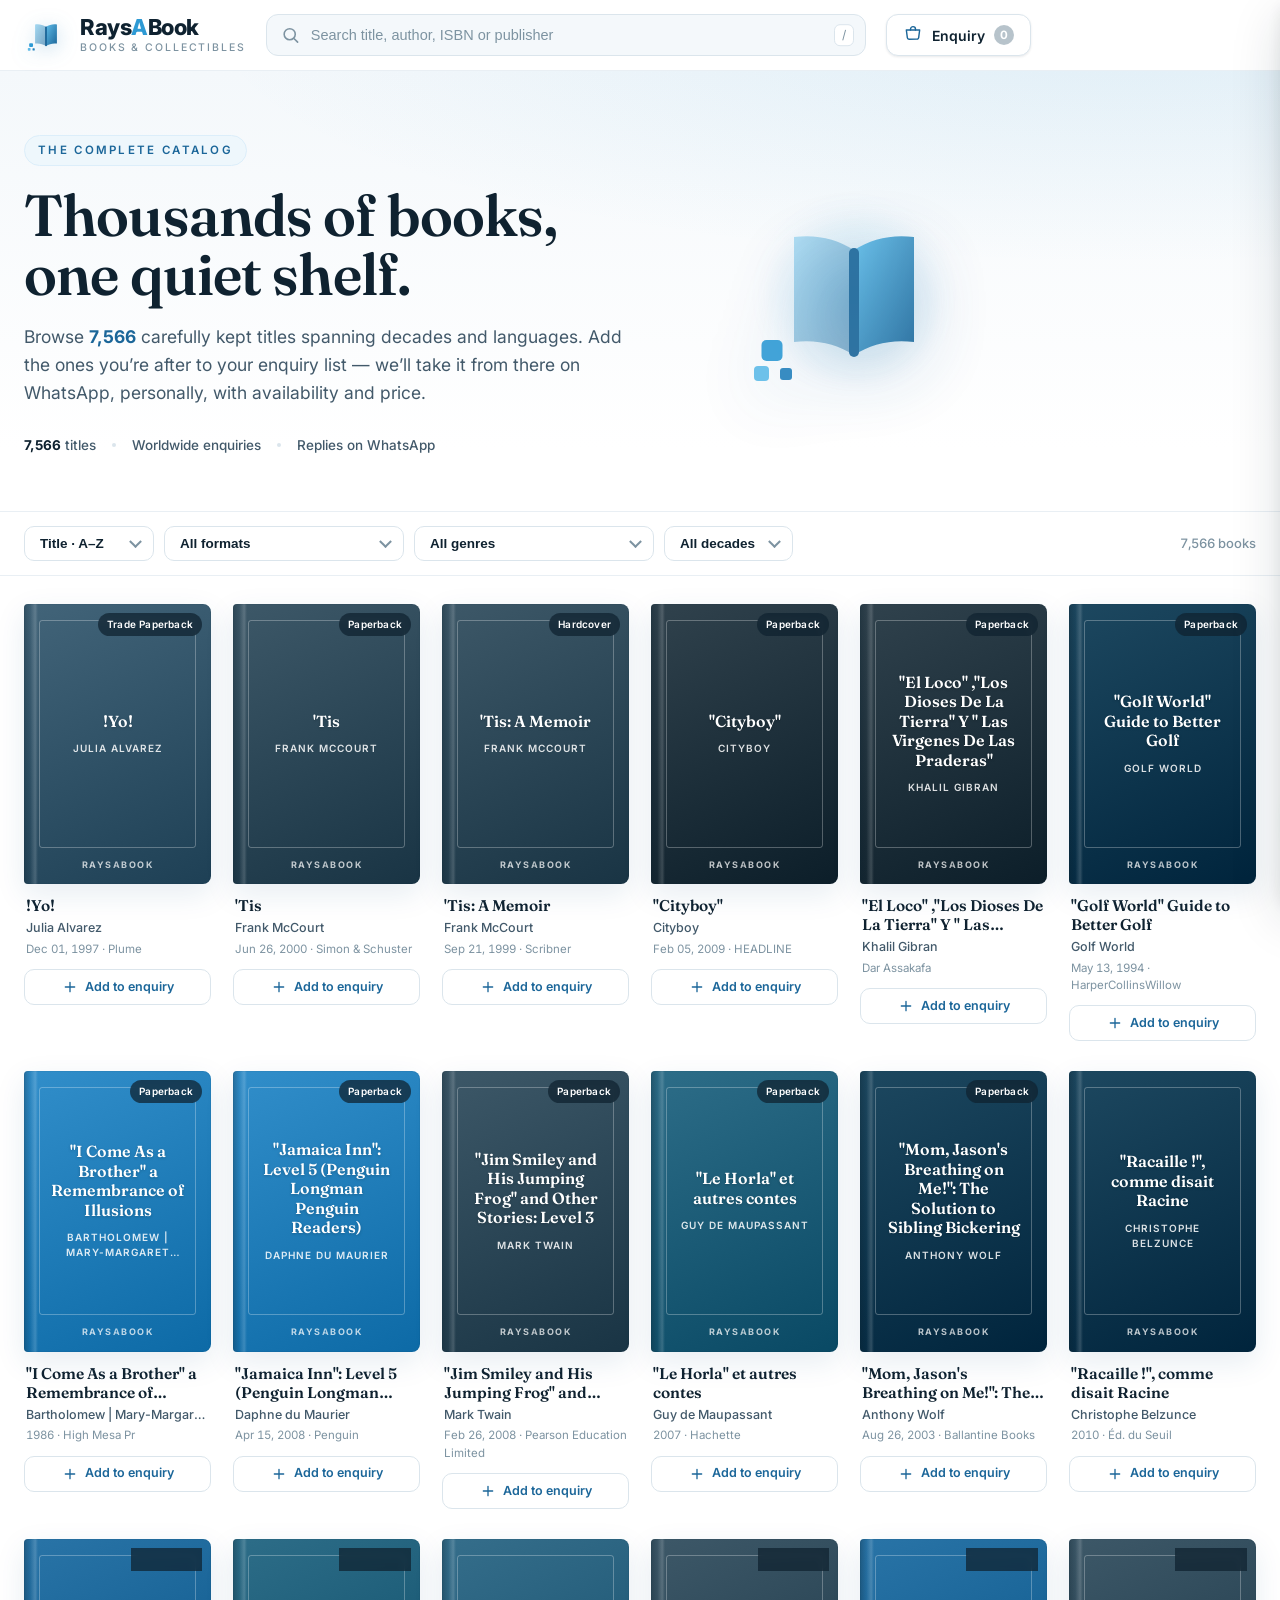
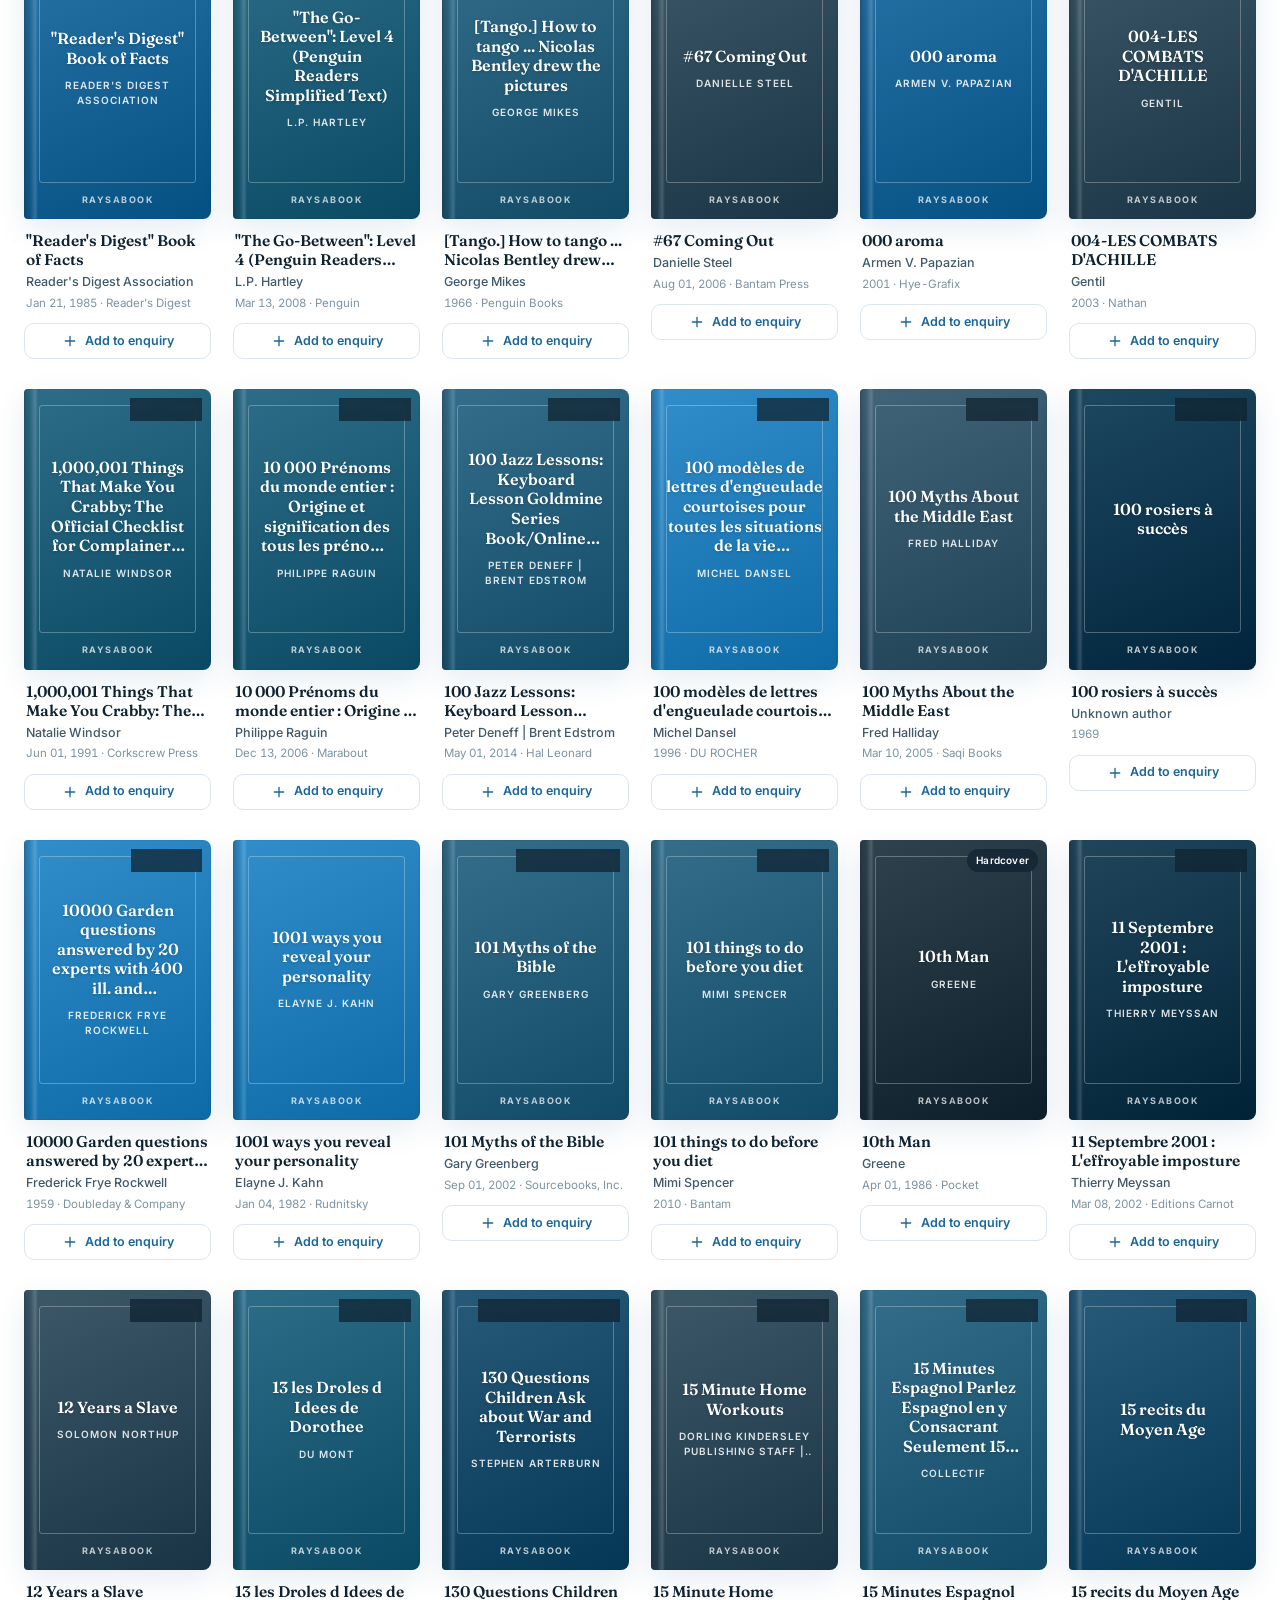
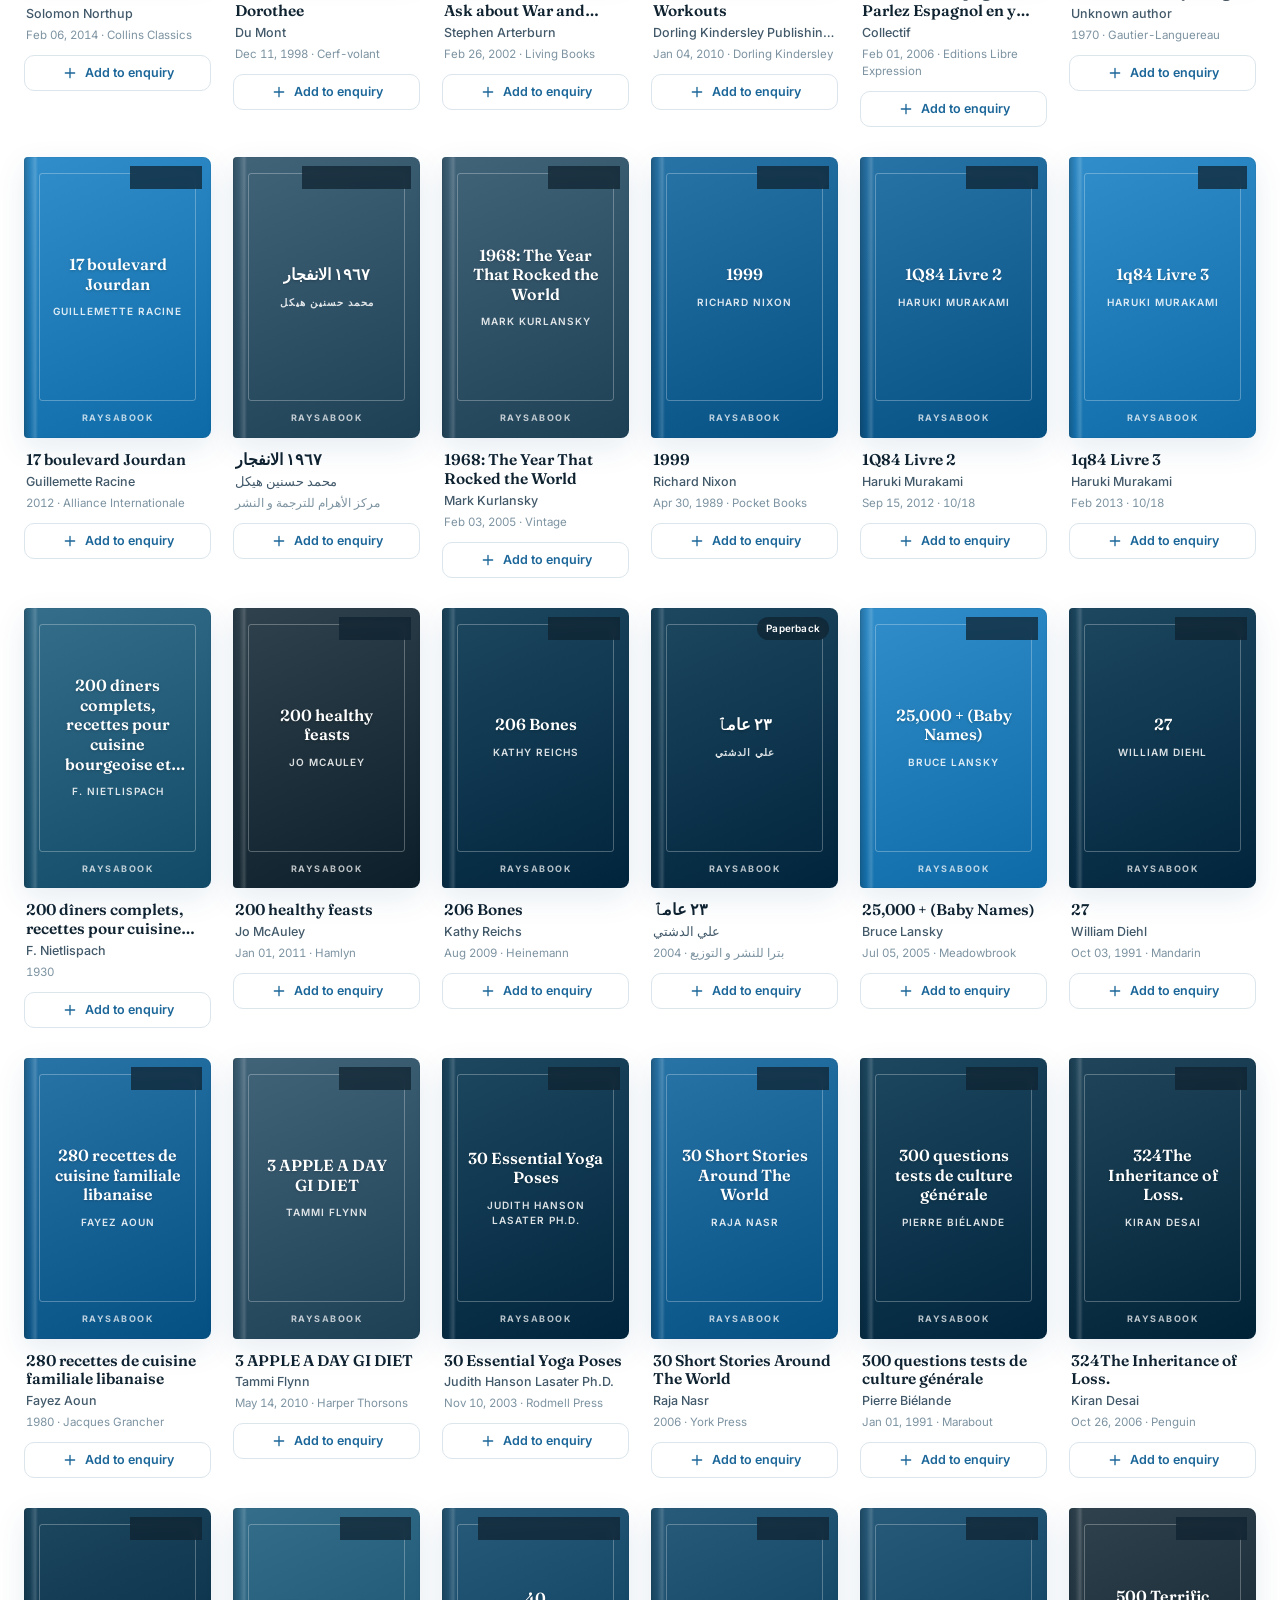
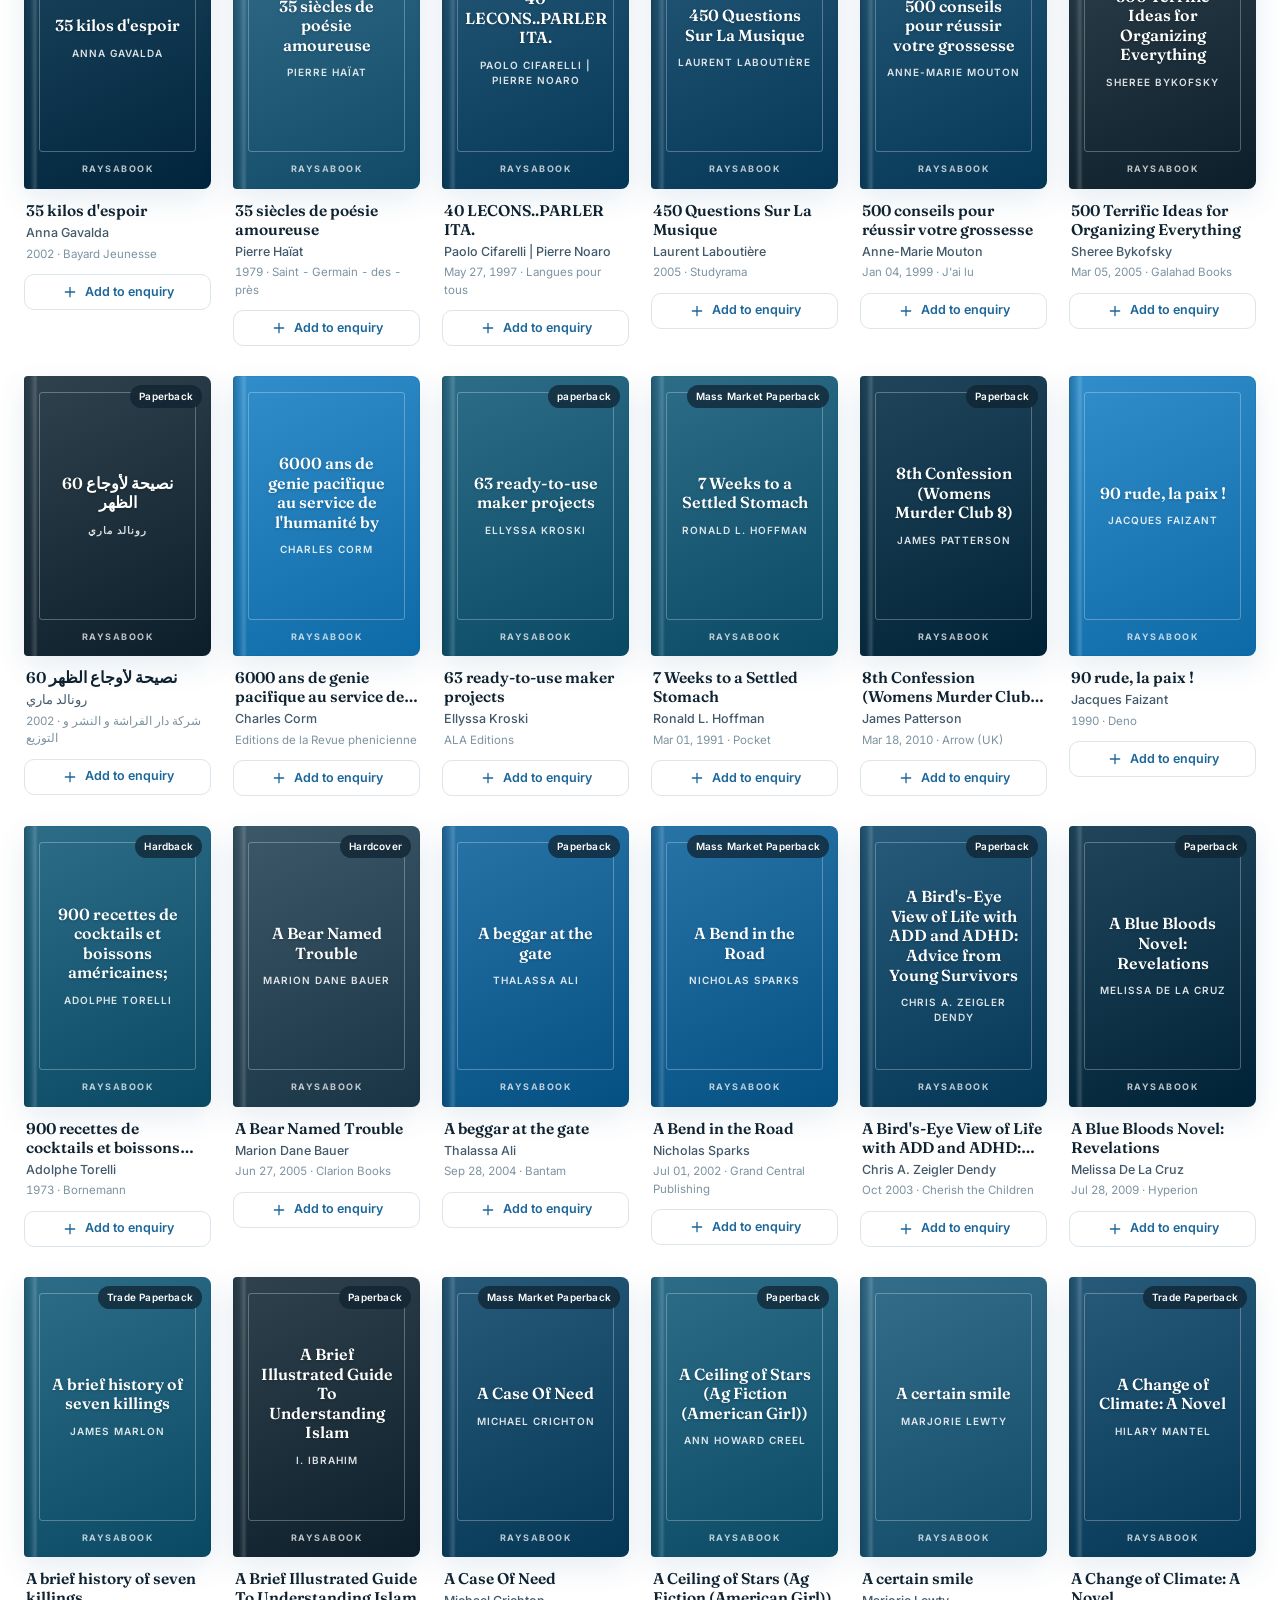
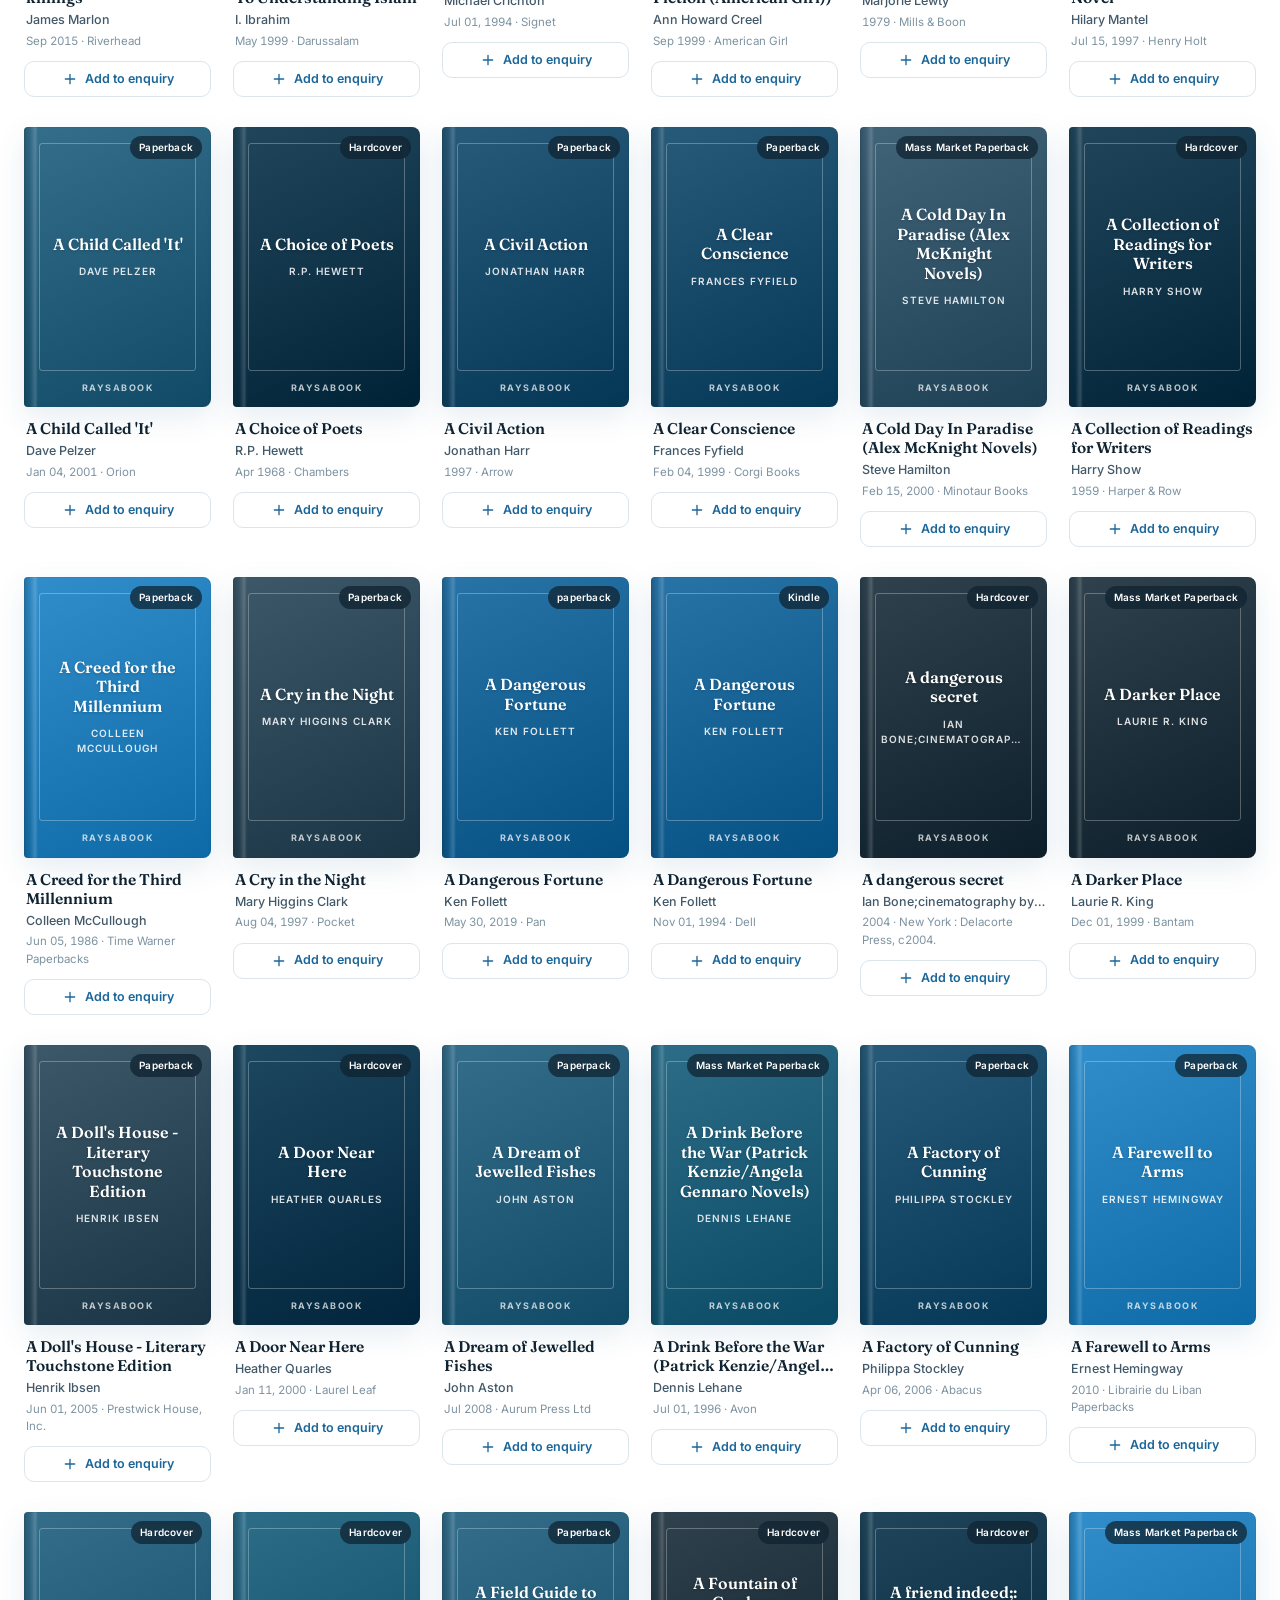
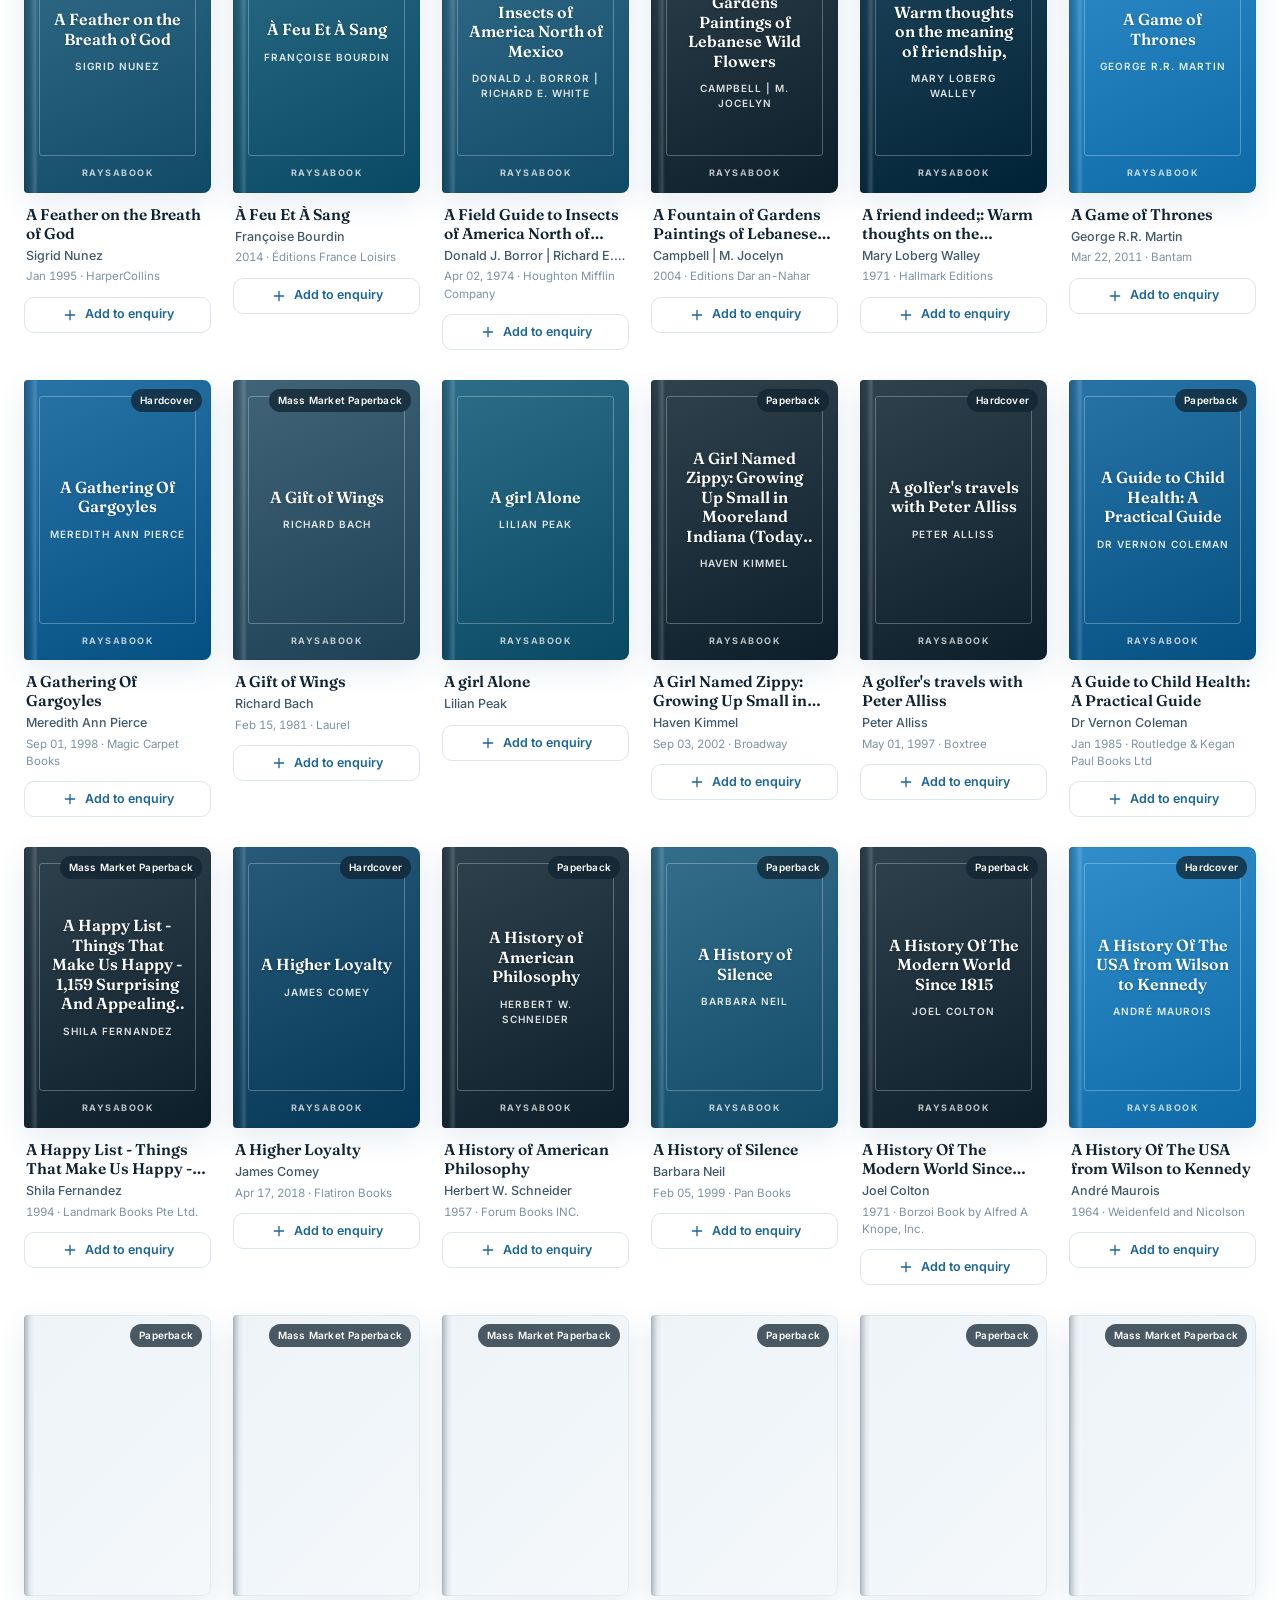
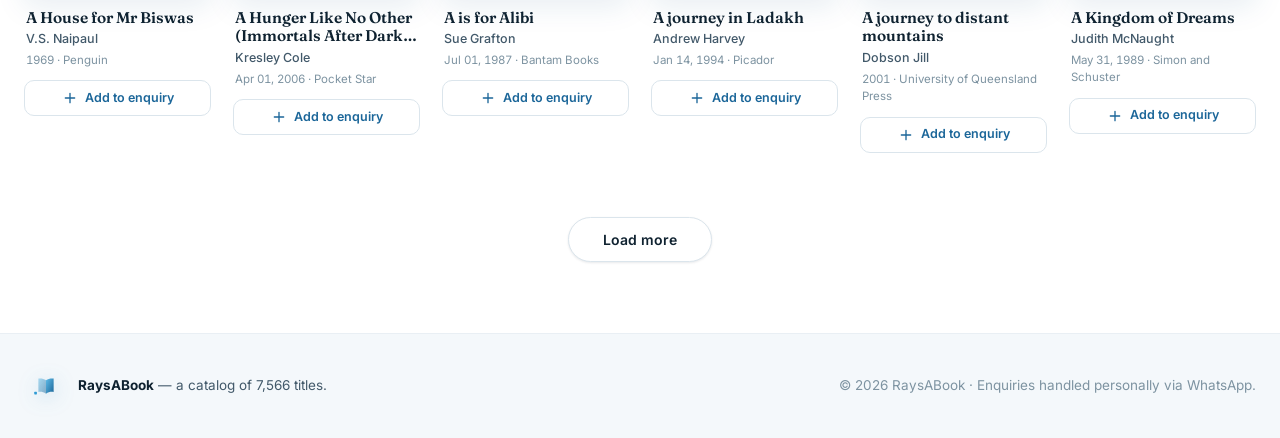
==== commit 5066fb30: "Improve WhatsApp enquiry message: bold titles, line breaks, year-only dates" ====
--- a/site/index.html
+++ b/site/index.html
@@ -188,6 +188,6 @@
 <div class="toast" id="toast"></div>
 
 <script src="books.js?v=1"></script>
-<script src="app.js?v=2"></script>
+<script src="app.js?v=3"></script>
 </body>
 </html>
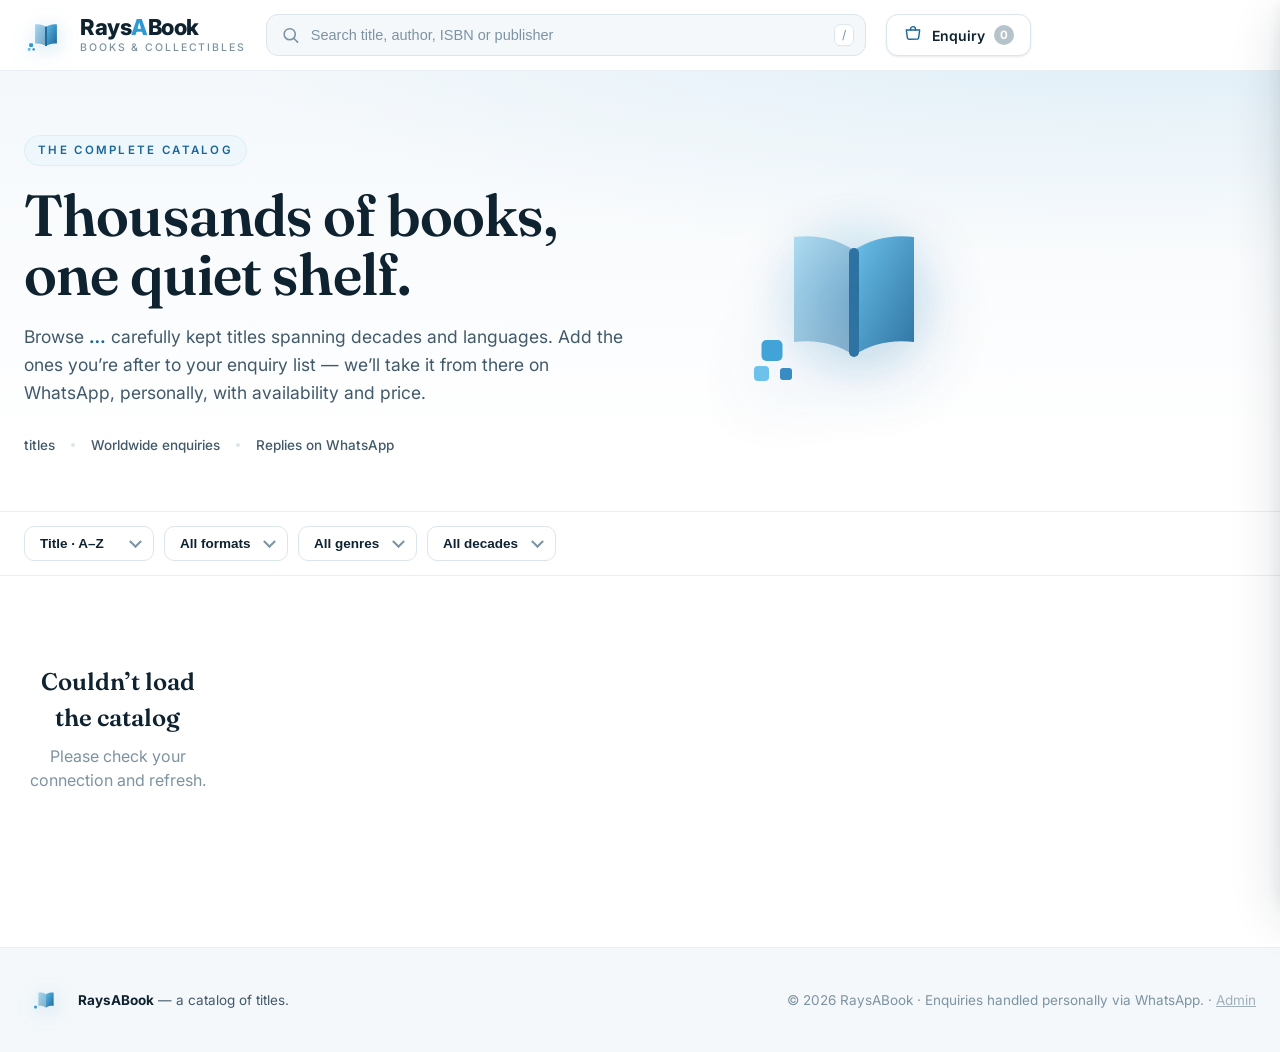
==== commit 9cb7fa20: "Move catalog to Supabase backend + add admin portal - Storefront now reads live from Supabase (no st" ====
--- a/site/index.html
+++ b/site/index.html
@@ -145,7 +145,7 @@
       </span>
       <span><b>RaysABook</b> — a catalog of <span id="statTotal3"></span> titles.</span>
     </div>
-    <span class="muted">© <span id="yearNow"></span> RaysABook · Enquiries handled personally via WhatsApp.</span>
+    <span class="muted">© <span id="yearNow"></span> RaysABook · Enquiries handled personally via WhatsApp. · <a href="admin.html" style="color:inherit;text-decoration:underline;opacity:.7">Admin</a></span>
   </div>
 </footer>
 
@@ -187,7 +187,7 @@
 
 <div class="toast" id="toast"></div>
 
-<script src="books.js?v=1"></script>
-<script src="app.js?v=3"></script>
+<script src="config.js?v=1"></script>
+<script src="app.js?v=4"></script>
 </body>
 </html>
